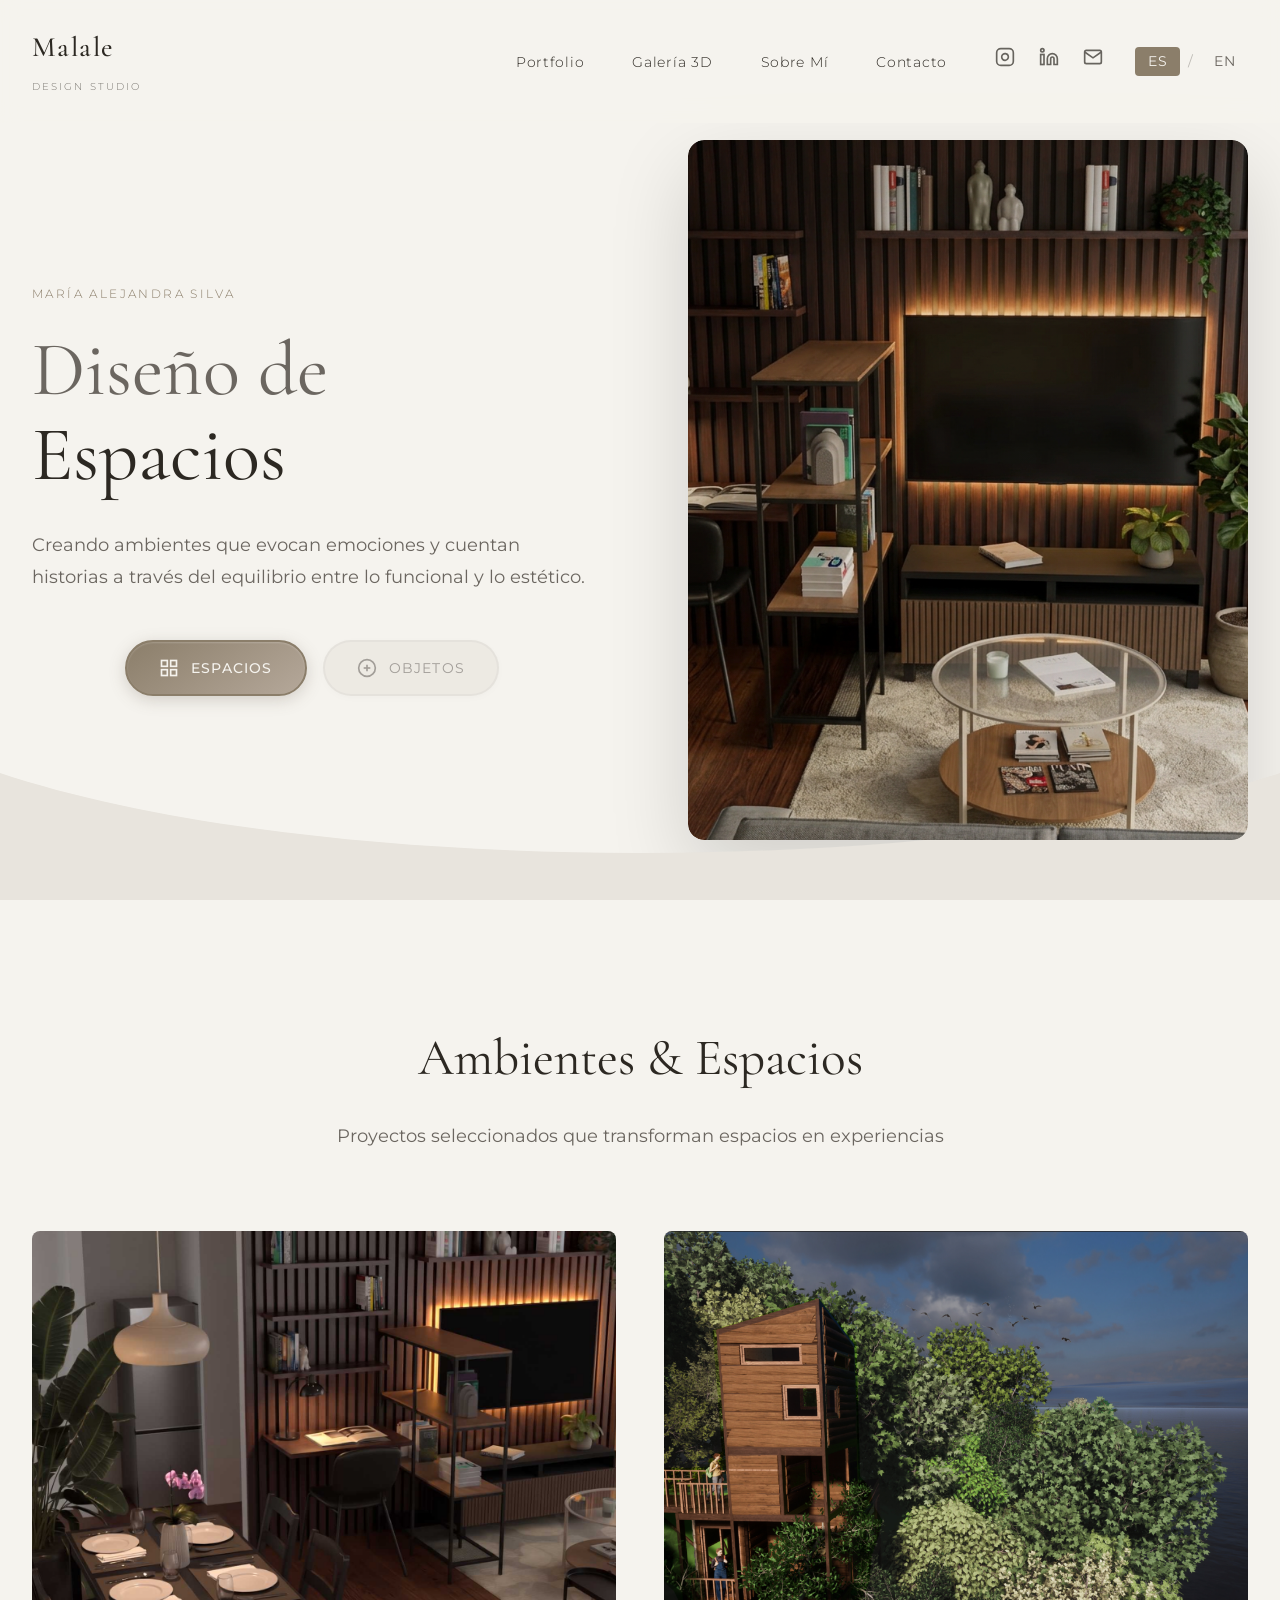
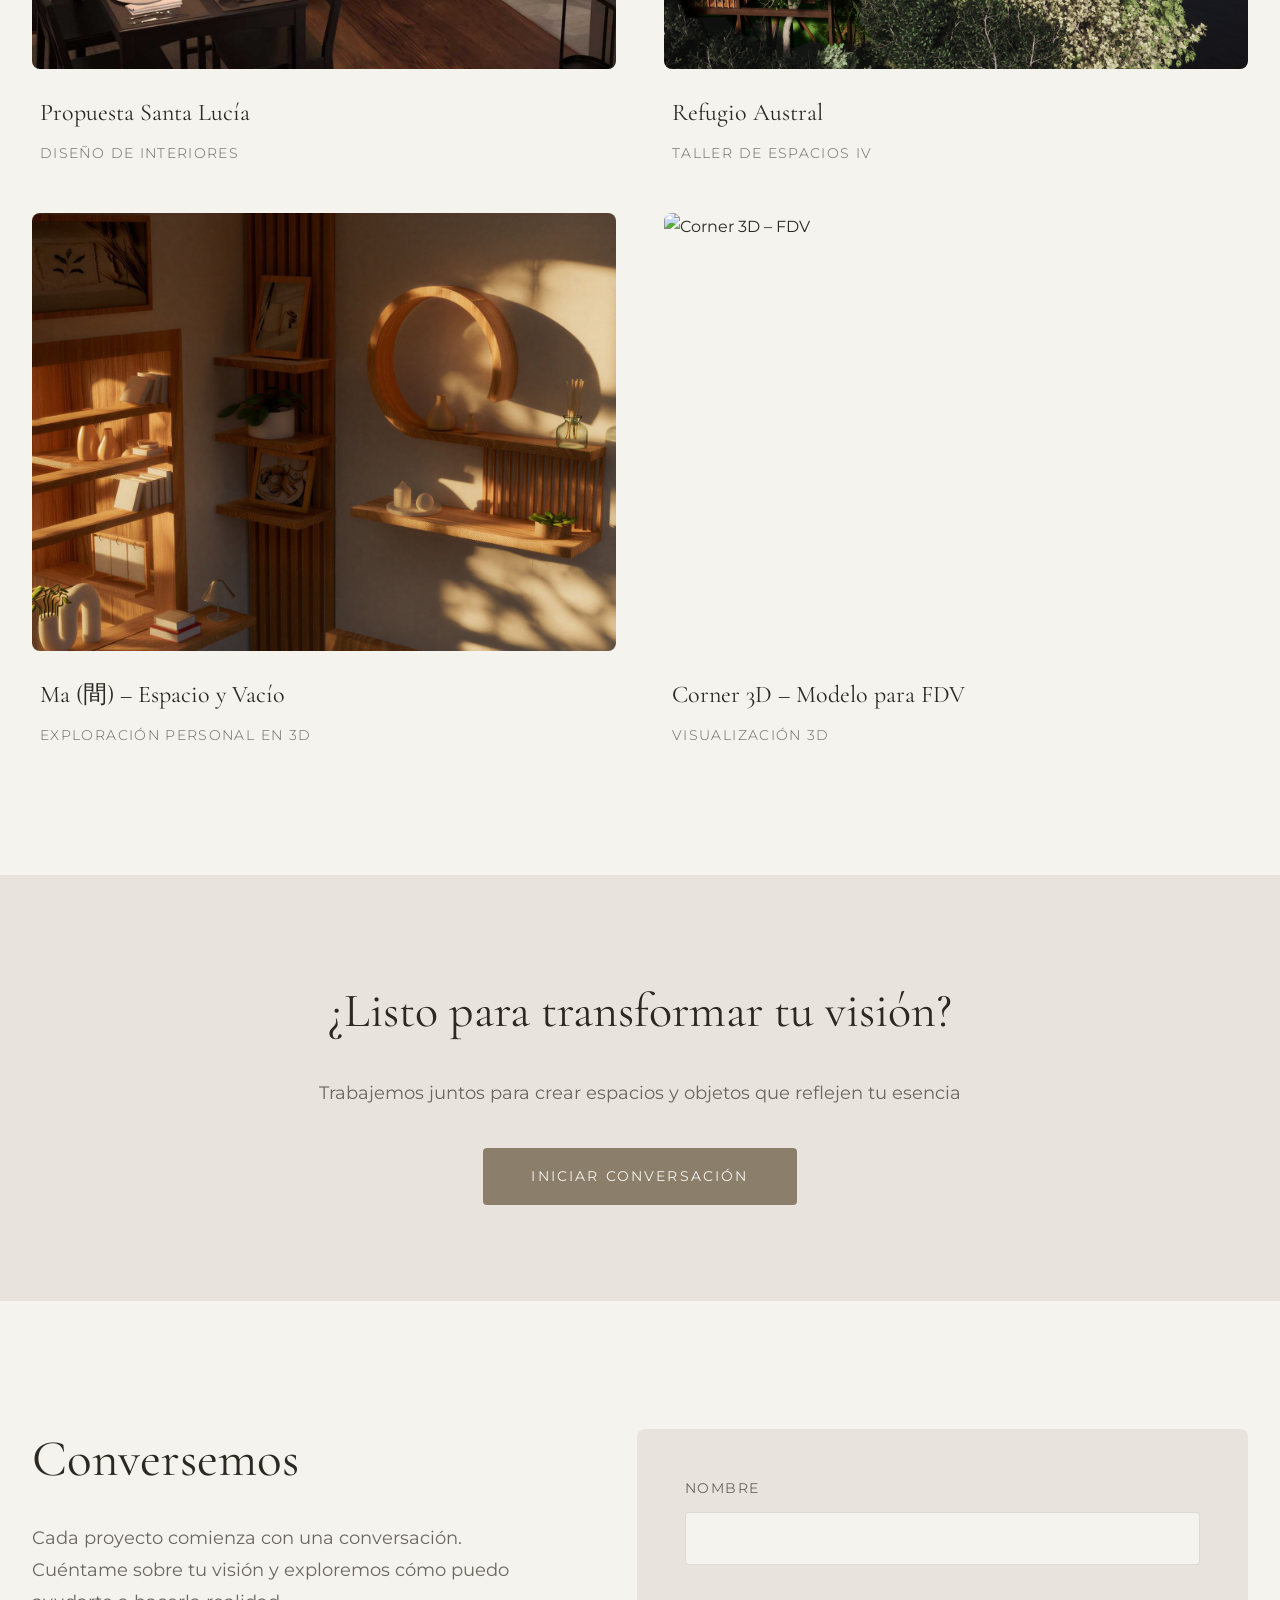
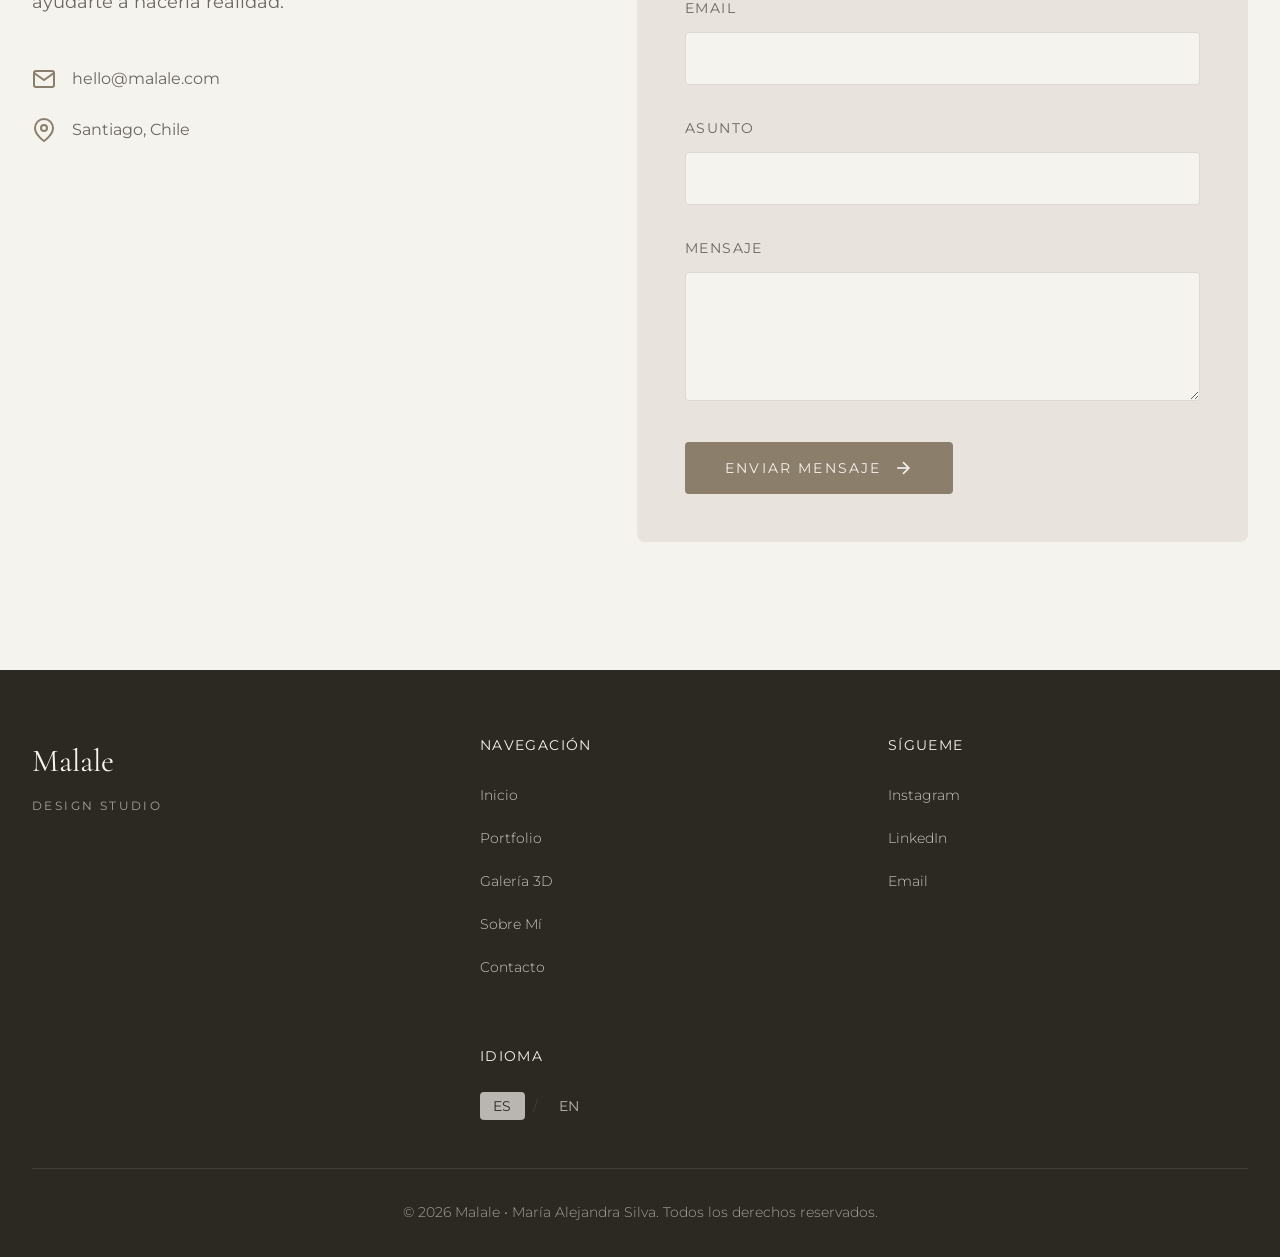
==== index.html @ b86abe49 "actualizacion 1" ====
<!DOCTYPE html>
<html lang="es">
<head>
    <meta charset="UTF-8">
    <meta name="viewport" content="width=device-width, initial-scale=1.0">
    <title>Malale • María Alejandra Silva</title>

    <!-- Fonts -->
    <link rel="preconnect" href="https://fonts.googleapis.com">
    <link rel="preconnect" href="https://fonts.gstatic.com" crossorigin>
    <link href="https://fonts.googleapis.com/css2?family=Cormorant+Garamond:wght@300;400;500;600&family=Montserrat:wght@200;300;400;500&display=swap" rel="stylesheet">

    <!-- Styles -->
    <link rel="stylesheet" href="css/style.css">

    <!-- GSAP for animations -->
    <script src="https://cdnjs.cloudflare.com/ajax/libs/gsap/3.12.5/gsap.min.js"></script>
    <script src="https://cdnjs.cloudflare.com/ajax/libs/gsap/3.12.5/ScrollTrigger.min.js"></script>
</head>
<body data-mode="spaces" lang="es">

    <!-- Navigation -->
    <nav class="navbar">
        <div class="nav-container">
            <div class="nav-logo">
                <a href="#home">
                    <span class="logo-text">Malale</span>
                    <span class="logo-subtitle">Design Studio</span>
                </a>
            </div>

            <!-- Hamburger Menu Button (Mobile) -->
            <button class="nav-toggle" id="navToggle" aria-label="Toggle menu">
                <span></span>
                <span></span>
                <span></span>
            </button>

            <div class="nav-right">
                <ul class="nav-menu">
                    <li><a href="#portfolio" class="nav-link" data-en="Portfolio" data-es="Portfolio">Portfolio</a></li>
                    <li><a href="gallery.html" class="nav-link" data-en="3D Gallery" data-es="Galería 3D">Galería 3D</a></li>
                    <li><a href="about.html" class="nav-link" data-en="About" data-es="Sobre Mí">Sobre Mí</a></li>
                    <li><a href="#contact" class="nav-link" data-en="Contact" data-es="Contacto">Contacto</a></li>
                </ul>

                <div class="nav-actions">
                    <div class="nav-social">
                        <a href="https://instagram.com" target="_blank" class="social-link" aria-label="Instagram">
                            <svg width="20" height="20" viewBox="0 0 24 24" fill="none" stroke="currentColor" stroke-width="2">
                                <rect x="2" y="2" width="20" height="20" rx="5" ry="5"></rect>
                                <path d="M16 11.37A4 4 0 1 1 12.63 8 4 4 0 0 1 16 11.37z"></path>
                                <line x1="17.5" y1="6.5" x2="17.51" y2="6.5"></line>
                            </svg>
                        </a>
                        <a href="https://linkedin.com" target="_blank" class="social-link" aria-label="LinkedIn">
                            <svg width="20" height="20" viewBox="0 0 24 24" fill="none" stroke="currentColor" stroke-width="2">
                                <path d="M16 8a6 6 0 0 1 6 6v7h-4v-7a2 2 0 0 0-2-2 2 2 0 0 0-2 2v7h-4v-7a6 6 0 0 1 6-6z"></path>
                                <rect x="2" y="9" width="4" height="12"></rect>
                                <circle cx="4" cy="4" r="2"></circle>
                            </svg>
                        </a>
                        <a href="mailto:hello@malale.com" class="social-link" aria-label="Email">
                            <svg width="20" height="20" viewBox="0 0 24 24" fill="none" stroke="currentColor" stroke-width="2">
                                <path d="M4 4h16c1.1 0 2 .9 2 2v12c0 1.1-.9 2-2 2H4c-1.1 0-2-.9-2-2V6c0-1.1.9-2 2-2z"></path>
                                <polyline points="22,6 12,13 2,6"></polyline>
                            </svg>
                        </a>
                    </div>

                    <!-- Language Switcher -->
                    <div class="language-switcher">
                        <button class="lang-btn active" data-lang="es" aria-label="Español">ES</button>
                        <span class="lang-separator">/</span>
                        <button class="lang-btn" data-lang="en" aria-label="English">EN</button>
                    </div>
                </div>
            </div>
        </div>
    </nav>

    <!-- Hero Section -->
    <section id="home" class="hero">
        <div class="hero-container">
            <div class="hero-content">
                <div class="hero-eyebrow">María Alejandra Silva</div>
                <h1 class="hero-title">
                    <span class="title-static" data-en="Design of" data-es="Diseño de">Diseño de</span>
                    <span class="title-dynamic">
                        <span class="title-variant spaces-text" data-en="Spaces" data-es="Espacios">Espacios</span>
                        <span class="title-variant objects-text" data-en="Objects" data-es="Objetos">Objetos</span>
                    </span>
                </h1>
                <p class="hero-description">
                    <span class="description-variant spaces-desc"
                          data-en="Creating environments that evoke emotions and tell stories through the balance between functional and aesthetic."
                          data-es="Creando ambientes que evocan emociones y cuentan historias a través del equilibrio entre lo funcional y lo estético.">
                        Creando ambientes que evocan emociones y cuentan historias a través del equilibrio entre lo funcional y lo estético.
                    </span>
                    <span class="description-variant objects-desc"
                          data-en="Designing pieces that bring value and warmth to the home, fusing Japanese elegance with Scandinavian warmth."
                          data-es="Diseñando piezas que aportan valor y calidez al hogar, fusionando la elegancia japonesa con la calidez escandinava.">
                        Diseñando piezas que aportan valor y calidez al hogar, fusionando la elegancia japonesa con la calidez escandinava.
                    </span>
                </p>

                <!-- Mode Selector - Pill Buttons -->
                <div class="mode-selector">
                    <button class="mode-btn active" data-mode="spaces">
                        <span class="mode-btn-icon">
                            <svg width="20" height="20" viewBox="0 0 24 24" fill="none" stroke="currentColor" stroke-width="2">
                                <rect x="3" y="3" width="7" height="7"></rect>
                                <rect x="14" y="3" width="7" height="7"></rect>
                                <rect x="14" y="14" width="7" height="7"></rect>
                                <rect x="3" y="14" width="7" height="7"></rect>
                            </svg>
                        </span>
                        <span class="mode-btn-text" data-en="Spaces" data-es="Espacios">Espacios</span>
                    </button>
                    <button class="mode-btn" data-mode="objects">
                        <span class="mode-btn-icon">
                            <svg width="20" height="20" viewBox="0 0 24 24" fill="none" stroke="currentColor" stroke-width="2">
                                <circle cx="12" cy="12" r="10"></circle>
                                <line x1="12" y1="8" x2="12" y2="16"></line>
                                <line x1="8" y1="12" x2="16" y2="12"></line>
                            </svg>
                        </span>
                        <span class="mode-btn-text" data-en="Objects" data-es="Objetos">Objetos</span>
                    </button>
                </div>
            </div>

            <div class="hero-visual">
                <div class="visual-placeholder spaces-visual">
                    <div class="placeholder-content">
                        <img src="img/projects/3d gallery/Ambient & Room/salita.png" alt="Diseño de Espacios" class="hero-image">
                    </div>
                </div>
                <div class="visual-placeholder objects-visual">
                    <div class="placeholder-content">
                    <img src="img\projects\CandL\2.png" alt="Diseño de Espacios" class="hero-image">                            <span>Product Design</span>
                        </div>
                    </div>
                </div>
            </div>
        </div>

        <!-- Decorative Element -->
        <div class="hero-decoration">
            <svg viewBox="0 0 1200 120" preserveAspectRatio="none">
                <path d="M0,0 C300,100 900,100 1200,0 L1200,120 L0,120 Z" fill="var(--bg-secondary)"/>
            </svg>
        </div>
    </section>

    <!-- Portfolio Section -->
    <section id="portfolio" class="portfolio">
        <div class="container">
            <div class="section-header">
                <h2 class="section-title">
                    <span class="spaces-title" data-en="Environments & Spaces" data-es="Ambientes & Espacios">Ambientes & Espacios</span>
                    <span class="objects-title" data-en="Products & Objects" data-es="Productos & Objetos">Productos & Objetos</span>
                </h2>
                <p class="section-subtitle">
                    <span class="spaces-subtitle"
                          data-en="Selected projects that transform spaces into experiences"
                          data-es="Proyectos seleccionados que transforman espacios en experiencias">
                        Proyectos seleccionados que transforman espacios en experiencias
                    </span>
                    <span class="objects-subtitle"
                          data-en="Designed pieces that bring character and functionality"
                          data-es="Piezas diseñadas que aportan carácter y funcionalidad">
                        Piezas diseñadas que aportan carácter y funcionalidad
                    </span>
                </p>
            </div>

            <!-- Spaces Projects Grid -->
            <div class="projects-grid spaces-projects">





                                <article class="project-card" data-project="space-1">
                    <div class="project-image">
                        <img src="img/projects/santalucia/portadita.jpg" alt="Propuesta Santa Lucía">
                        <div class="project-overlay">
                            <span class="view-project">Ver Proyecto</span>
                        </div>
                    </div>
                    <div class="project-info">
                        <h3 class="project-title" data-en="Santa Lucía Proposal" data-es="Propuesta Santa Lucía">Propuesta Santa Lucía</h3>
                        <p class="project-category" data-en="Interior Design" data-es="Diseño de Interiores">Diseño de Interiores</p>
                    </div>
                </article>
                <article class="project-card" data-project="space-2">
                    <div class="project-image">
                        <img src="img/projects/habitaculo/image (9).png" alt="Refugio Austral">
                        <div class="project-overlay">
                            <span class="view-project">Ver Proyecto</span>
                        </div>
                    </div>
                    <div class="project-info">
                        <h3 class="project-title" data-en="Refugio Austral" data-es="Refugio Austral">Refugio Austral</h3>
                        <p class="project-category" data-en="Design Studio IV" data-es="Taller de Espacios IV">Taller de Espacios IV</p>
                    </div>
                </article>

                <article class="project-card" data-project="space-3">
                    <div class="project-image">
                        <img src="img/projects/japandi/3.jpg" alt="Ma (間) – Espacio y Vacío">
                        <div class="project-overlay">
                            <span class="view-project">Ver Proyecto</span>
                        </div>
                    </div>
                    <div class="project-info">
                        <h3 class="project-title" data-en="Ma (間) – Space and Void" data-es="Ma (間) – Espacio y Vacío">Ma (間) – Espacio y Vacío</h3>
                        <p class="project-category" data-en="Personal 3D Exploration" data-es="Exploración Personal en 3D">Exploración Personal en 3D</p>
                    </div>
                </article>

                <article class="project-card" data-project="space-4">
                    <div class="project-image">
                        <img src="img/projects/kitchen center/mini.png" alt="Corner 3D – FDV">
                        <div class="project-overlay">
                            <span class="view-project">Ver Proyecto</span>
                        </div>
                    </div>
                    <div class="project-info">
                        <h3 class="project-title" data-en="Corner 3D – FDV Model" data-es="Corner 3D – Modelo para FDV">Corner 3D – Modelo para FDV</h3>
                        <p class="project-category" data-en="3D Visualization" data-es="Visualización 3D">Visualización 3D</p>
                    </div>
                </article>


            </div>

            <!-- Objects Projects Grid -->
            <div class="projects-grid objects-projects">
                <article class="project-card" data-project="object-1">
                    <div class="project-image">
                         <img src="img/projects/CandL/2.png" alt="Portada – CandL">
                        <div class="placeholder-box">
                            <span>Objeto de Diseño 1</span>
                        </div>
                        <div class="project-overlay">
                            <span class="view-project">Ver Proyecto</span>
                        </div>
                    </div>
                    <div class="project-info">
                        <h3 class="project-title">CAND-L</h3>
                        <p class="project-category">Diseño de Producto</p>
                    </div>
                </article>

                <article class="project-card" data-project="object-2">
                    <div class="project-image">
                         <img src="img/cadeira/cade.png" alt="Portada – Cadeira">
                        <div class="placeholder-box">
                            <span>Objeto de Diseño 2</span>
                        </div>
                        <div class="project-overlay">
                            <span class="view-project">Ver Proyecto</span>
                        </div>
                    </div>
                    <div class="project-info">
                        <h3 class="project-title">Cadeira</h3>
                        <p class="project-category">Mueble Infantil</p>
                    </div>
                </article>

                <article class="project-card" data-project="object-3">
                    <div class="project-image">
                          <img src="img/choco/portadachoco.png" alt="Portada – Chocolich">
                        <div class="placeholder-box">
                            <span>Objeto de Diseño 3</span>
                        </div>
                        <div class="project-overlay">
                            <span class="view-project">Ver Proyecto</span>
                        </div>
                    </div>
                    <div class="project-info">
                        <h3 class="project-title">Texturas Naturales</h3>
                        <p class="project-category">Accesorios del Hogar</p>
                    </div>
                </article>

                <article class="project-card" data-project="object-4">
                    <div class="project-image">
                                                  <img src="img/projects/silla/silla.png" alt="Portada – Chocolich">
                        <div class="placeholder-box">
                            <span>Objeto de Diseño 4</span>
                        </div>
                        <div class="project-overlay">
                            <span class="view-project">Ver Proyecto</span>
                        </div>
                    </div>
                    <div class="project-info">
                        <h3 class="project-title">Funcionalidad Estética</h3>
                        <p class="project-category">Mobiliario</p>
                    </div>
                </article>
            </div>
        </div>
    </section>

    <!-- CTA Section -->
    <section class="cta-section">
        <div class="container">
            <div class="cta-content">
                <h2 class="cta-title"
                    data-en="Ready to transform your vision?"
                    data-es="¿Listo para transformar tu visión?">
                    ¿Listo para transformar tu visión?
                </h2>
                <p class="cta-description"
                   data-en="Let's work together to create spaces and objects that reflect your essence"
                   data-es="Trabajemos juntos para crear espacios y objetos que reflejen tu esencia">
                    Trabajemos juntos para crear espacios y objetos que reflejen tu esencia
                </p>
                <a href="#contact" class="cta-button"
                   data-en="Start Conversation"
                   data-es="Iniciar Conversación">
                    Iniciar Conversación
                </a>
            </div>
        </div>
    </section>

    <!-- Contact Section -->
    <section id="contact" class="contact">
        <div class="container">
            <div class="contact-grid">
                <div class="contact-info">
                    <h2 class="section-title"
                        data-en="Let's Talk"
                        data-es="Conversemos">
                        Conversemos
                    </h2>
                    <p class="contact-description"
                       data-en="Every project begins with a conversation. Tell me about your vision and let's explore how I can help you make it a reality."
                       data-es="Cada proyecto comienza con una conversación. Cuéntame sobre tu visión y exploremos cómo puedo ayudarte a hacerla realidad.">
                        Cada proyecto comienza con una conversación. Cuéntame sobre tu visión
                        y exploremos cómo puedo ayudarte a hacerla realidad.
                    </p>

                    <div class="contact-details">
                        <div class="contact-item">
                            <svg width="24" height="24" viewBox="0 0 24 24" fill="none" stroke="currentColor" stroke-width="2">
                                <path d="M4 4h16c1.1 0 2 .9 2 2v12c0 1.1-.9 2-2 2H4c-1.1 0-2-.9-2-2V6c0-1.1.9-2 2-2z"></path>
                                <polyline points="22,6 12,13 2,6"></polyline>
                            </svg>
                            <span>hello@malale.com</span>
                        </div>
                        <div class="contact-item">
                            <svg width="24" height="24" viewBox="0 0 24 24" fill="none" stroke="currentColor" stroke-width="2">
                                <path d="M21 10c0 7-9 13-9 13s-9-6-9-13a9 9 0 0 1 18 0z"></path>
                                <circle cx="12" cy="10" r="3"></circle>
                            </svg>
                            <span>Santiago, Chile</span>
                        </div>
                    </div>
                </div>

                <form class="contact-form" id="contactForm">
                    <div class="form-group">
                        <label for="name" data-en="Name" data-es="Nombre">Nombre</label>
                        <input type="text" id="name" name="name" required>
                    </div>

                    <div class="form-group">
                        <label for="email">Email</label>
                        <input type="email" id="email" name="email" required>
                    </div>

                    <div class="form-group">
                        <label for="subject" data-en="Subject" data-es="Asunto">Asunto</label>
                        <input type="text" id="subject" name="subject" required>
                    </div>

                    <div class="form-group">
                        <label for="message" data-en="Message" data-es="Mensaje">Mensaje</label>
                        <textarea id="message" name="message" rows="5" required></textarea>
                    </div>

                    <button type="submit" class="submit-button">
                        <span data-en="Send Message" data-es="Enviar Mensaje">Enviar Mensaje</span>
                        <svg width="20" height="20" viewBox="0 0 24 24" fill="none" stroke="currentColor" stroke-width="2">
                            <line x1="5" y1="12" x2="19" y2="12"></line>
                            <polyline points="12 5 19 12 12 19"></polyline>
                        </svg>
                    </button>
                </form>
            </div>
        </div>
    </section>

    <!-- Footer -->
    <footer class="footer">
        <div class="container">
            <div class="footer-content">
                <div class="footer-brand">
                    <h3>Malale</h3>
                    <p>Design Studio</p>
                </div>

                <div class="footer-links">
                    <div class="footer-column">
                        <h4 data-en="Navigation" data-es="Navegación">Navegación</h4>
                        <ul>
                            <li><a href="#home" data-en="Home" data-es="Inicio">Inicio</a></li>
                            <li><a href="#portfolio">Portfolio</a></li>
                            <li><a href="gallery.html" data-en="3D Gallery" data-es="Galería 3D">Galería 3D</a></li>
                            <li><a href="about.html" data-en="About" data-es="Sobre Mí">Sobre Mí</a></li>
                            <li><a href="#contact" data-en="Contact" data-es="Contacto">Contacto</a></li>
                        </ul>
                    </div>

                    <div class="footer-column">
                        <h4 data-en="Follow Me" data-es="Sígueme">Sígueme</h4>
                        <ul>
                            <li><a href="https://instagram.com" target="_blank">Instagram</a></li>
                            <li><a href="https://linkedin.com" target="_blank">LinkedIn</a></li>
                            <li><a href="mailto:hello@malale.com">Email</a></li>
                        </ul>
                    </div>

                    <div class="footer-column">
                        <h4 data-en="Language" data-es="Idioma">Idioma</h4>
                        <div class="language-switcher footer-lang">
                            <button class="lang-btn active" data-lang="es" aria-label="Español">ES</button>
                            <span class="lang-separator">/</span>
                            <button class="lang-btn" data-lang="en" aria-label="English">EN</button>
                        </div>
                    </div>
                </div>
            </div>

            <div class="footer-bottom">
                <p data-en="&copy; 2026 Malale • María Alejandra Silva. All rights reserved."
                   data-es="&copy; 2026 Malale • María Alejandra Silva. Todos los derechos reservados.">
                    &copy; 2026 Malale • María Alejandra Silva. Todos los derechos reservados.
                </p>
            </div>
        </div>
    </footer>

    <!-- Project Detail Panel -->
    <div class="project-overlay-panel" id="projectOverlay">
        <div class="overlay-topbar">
            <div class="overlay-drag-handle"></div>
            <button class="overlay-close" id="closeOverlay" aria-label="Cerrar">
                <svg width="18" height="18" viewBox="0 0 24 24" fill="none" stroke="currentColor" stroke-width="2">
                    <line x1="18" y1="6" x2="6" y2="18"></line>
                    <line x1="6" y1="6" x2="18" y2="18"></line>
                </svg>
                <span class="overlay-close-label">Cerrar</span>
            </button>
        </div>
        <div class="overlay-body">
            <div class="overlay-left" id="overlayLeft">
                <!-- Text content injected by JS -->
            </div>
            <div class="overlay-right" id="overlayRight">
                <!-- Media content injected by JS -->
            </div>
        </div>
    </div>

    <!-- Scripts -->
    <script src="js/main.js"></script>
</body>
</html>
---- css/style.css ----
/* ===================================
   MALALE DESIGN STUDIO
   Japandi Aesthetic with Dual Mode
   =================================== */

/* ===================================
   CSS CUSTOM PROPERTIES
   =================================== */
:root {
    /* Spaces Mode Colors */
    --spaces-bg-primary: #F5F3EE;
    --spaces-bg-secondary: #E8E4DD;
    --spaces-text-primary: #2C2822;
    --spaces-text-secondary: #6B6660;
    --spaces-accent: #8B7E6A;
    --spaces-accent-light: #B5A89A;

    /* Objects Mode Colors */
    --objects-bg-primary: #EDE7E0;
    --objects-bg-secondary: #D8CFBF;
    --objects-text-primary: #3A342E;
    --objects-text-secondary: #7A6F64;
    --objects-accent: #A67C52;
    --objects-accent-light: #C9A882;

    /* Active Colors (Dynamic) */
    --bg-primary: var(--spaces-bg-primary);
    --bg-secondary: var(--spaces-bg-secondary);
    --text-primary: var(--spaces-text-primary);
    --text-secondary: var(--spaces-text-secondary);
    --accent: var(--spaces-accent);
    --accent-light: var(--spaces-accent-light);

    /* Typography */
    --font-serif: 'Cormorant Garamond', serif;
    --font-sans: 'Montserrat', sans-serif;

    /* Spacing */
    --container-max: 1400px;
    --container-padding: 2rem;
    --section-padding: 8rem;

    /* Transitions */
    --transition-smooth: all 1.2s cubic-bezier(0.4, 0, 0.2, 1);
    --transition-fast: all 0.3s ease;
    --transition-bounce: all 0.6s cubic-bezier(0.34, 1.56, 0.64, 1);
}

/* ===================================
   RESET & BASE STYLES
   =================================== */
* {
    margin: 0;
    padding: 0;
    box-sizing: border-box;
}

html {
    scroll-behavior: smooth;
    font-size: 16px;
}

body {
    font-family: var(--font-sans);
    color: var(--text-primary);
    background-color: var(--bg-primary);
    line-height: 1.7;
    overflow-x: hidden;
    transition: background-color 1.2s cubic-bezier(0.4, 0, 0.2, 1),
                color 1.2s cubic-bezier(0.4, 0, 0.2, 1);
}

/* Objects Mode Active State */
body[data-mode="objects"] {
    --bg-primary: var(--objects-bg-primary);
    --bg-secondary: var(--objects-bg-secondary);
    --text-primary: var(--objects-text-primary);
    --text-secondary: var(--objects-text-secondary);
    --accent: var(--objects-accent);
    --accent-light: var(--objects-accent-light);
}

img {
    max-width: 100%;
    height: auto;
    display: block;
}

a {
    text-decoration: none;
    color: inherit;
    transition: var(--transition-fast);
}

button {
    border: none;
    background: none;
    cursor: pointer;
    font-family: inherit;
}

.container {
    max-width: var(--container-max);
    margin: 0 auto;
    padding: 0 var(--container-padding);
}

/* ===================================
   NAVIGATION
   =================================== */
.navbar {
    position: fixed;
    top: 0;
    left: 0;
    width: 100%;
    background: rgba(245, 243, 238, 0.95);
    backdrop-filter: blur(10px);
    z-index: 1000;
    padding: 1.5rem 0;
    transition: var(--transition-smooth);
}

body[data-mode="objects"] .navbar {
    background: rgba(237, 231, 224, 0.95);
}

.nav-container {
    max-width: var(--container-max);
    margin: 0 auto;
    padding: 0 var(--container-padding);
    display: flex;
    justify-content: space-between;
    align-items: center;
}

.nav-logo {
    font-family: var(--font-serif);
    z-index: 1001;
}

.logo-text {
    font-size: 1.75rem;
    font-weight: 500;
    display: block;
    letter-spacing: 0.05em;
}

.logo-subtitle {
    font-size: 0.65rem;
    text-transform: uppercase;
    letter-spacing: 0.2em;
    font-family: var(--font-sans);
    font-weight: 300;
    opacity: 0.6;
}

/* Hamburger Menu Toggle */
.nav-toggle {
    display: none;
    flex-direction: column;
    gap: 5px;
    background: transparent;
    border: none;
    cursor: pointer;
    padding: 0.5rem;
    z-index: 1001;
}

.nav-toggle span {
    width: 25px;
    height: 2px;
    background: var(--text-primary);
    transition: all 0.3s ease;
    border-radius: 2px;
}

.nav-toggle.active span:nth-child(1) {
    transform: rotate(45deg) translate(7px, 7px);
}

.nav-toggle.active span:nth-child(2) {
    opacity: 0;
}

.nav-toggle.active span:nth-child(3) {
    transform: rotate(-45deg) translate(7px, -7px);
}

/* Nav Right Container */
.nav-right {
    display: flex;
    align-items: center;
    gap: 3rem;
}

.nav-menu {
    display: flex;
    gap: 3rem;
    list-style: none;
}

.nav-link {
    font-size: 0.9rem;
    font-weight: 300;
    letter-spacing: 0.05em;
    position: relative;
    padding: 0.5rem 0;
}

.nav-link::after {
    content: '';
    position: absolute;
    bottom: 0;
    left: 0;
    width: 0;
    height: 1px;
    background: var(--accent);
    transition: width 0.4s ease;
}

.nav-link:hover::after {
    width: 100%;
}

/* Nav Actions (Social + Language) */
.nav-actions {
    display: flex;
    align-items: center;
    gap: 2rem;
}

.nav-social {
    display: flex;
    gap: 1.5rem;
}

.social-link {
    opacity: 0.7;
    transition: var(--transition-fast);
}

.social-link:hover {
    opacity: 1;
    transform: translateY(-2px);
}

/* Language Switcher */
.language-switcher {
    display: flex;
    align-items: center;
    gap: 0.5rem;
}

.lang-btn {
    font-size: 0.85rem;
    font-weight: 400;
    letter-spacing: 0.05em;
    padding: 0.4rem 0.8rem;
    border-radius: 4px;
    background: transparent;
    color: var(--text-secondary);
    transition: var(--transition-fast);
    cursor: pointer;
}

.lang-btn:hover {
    color: var(--text-primary);
}

.lang-btn.active {
    background: var(--accent);
    color: var(--bg-primary);
}

.lang-separator {
    color: var(--text-secondary);
    opacity: 0.4;
    font-size: 0.85rem;
}

/* Footer Language Switcher */
.footer-lang {
    margin-top: 1rem;
}

.footer-lang .lang-btn {
    color: var(--bg-primary);
    opacity: 0.7;
}

.footer-lang .lang-btn:hover {
    opacity: 1;
}

.footer-lang .lang-btn.active {
    background: var(--bg-primary);
    color: var(--text-primary);
}

/* ===================================
   HERO SECTION
   =================================== */
.hero {
    min-height: 100vh;
    display: flex;
    align-items: center;
    padding-top: 5rem;
    position: relative;
    overflow: hidden;
}

.hero-container {
    max-width: var(--container-max);
    margin: 0 auto;
    padding: 0 var(--container-padding);
    display: grid;
    grid-template-columns: 1fr 1fr;
    gap: 6rem;
    align-items: center;
}

.hero-content {
    z-index: 2;
}

.hero-eyebrow {
    font-size: 0.75rem;
    text-transform: uppercase;
    letter-spacing: 0.2em;
    color: var(--accent);
    margin-bottom: 1.5rem;
    font-weight: 300;
}

.hero-title {
    font-family: var(--font-serif);
    font-size: clamp(3rem, 6vw, 5.5rem);
    font-weight: 400;
    line-height: 1.1;
    margin-bottom: 2rem;
}

.title-static {
    display: block;
    color: var(--text-secondary);
}

.title-dynamic {
    display: block;
    position: relative;
    height: auto;
    overflow: visible;
}

/* Title variants with smooth gentle fade */
.title-variant {
    display: none;
    opacity: 0;
    visibility: hidden;
}

/* Show ONLY the active variant based on mode with gentle animation */
body[data-mode="spaces"] .title-variant.spaces-text {
    display: inline;
    opacity: 1;
    visibility: visible;
    animation: gentleFadeIn 1s cubic-bezier(0.4, 0, 0.2, 1) 0.2s both;
}

body[data-mode="objects"] .title-variant.objects-text {
    display: inline;
    opacity: 1;
    visibility: visible;
    animation: gentleFadeIn 1s cubic-bezier(0.4, 0, 0.2, 1) 0.2s both;
}

@keyframes gentleFadeIn {
    from {
        opacity: 0;
        transform: translateY(8px);
    }
    to {
        opacity: 1;
        transform: translateY(0);
    }
}

/* Explicitly hide the inactive ones */
body[data-mode="objects"] .title-variant.spaces-text,
body[data-mode="spaces"] .title-variant.objects-text {
    display: none !important;
    opacity: 0 !important;
    visibility: hidden !important;
}

.hero-description {
    font-size: 1.1rem;
    line-height: 1.8;
    color: var(--text-secondary);
    margin-bottom: 3rem;
    position: relative;
    min-height: auto;
}

/* Description variants with gentle fade */
.description-variant {
    display: none;
    opacity: 0;
    visibility: hidden;
}

/* Show ONLY the active variant based on mode with smooth animation */
body[data-mode="spaces"] .description-variant.spaces-desc {
    display: block;
    opacity: 1;
    visibility: visible;
    animation: gentleDescFadeIn 1.1s cubic-bezier(0.4, 0, 0.2, 1) 0.35s both;
}

body[data-mode="objects"] .description-variant.objects-desc {
    display: block;
    opacity: 1;
    visibility: visible;
    animation: gentleDescFadeIn 1.1s cubic-bezier(0.4, 0, 0.2, 1) 0.35s both;
}

@keyframes gentleDescFadeIn {
    from {
        opacity: 0;
        transform: translateY(6px);
    }
    to {
        opacity: 1;
        transform: translateY(0);
    }
}

/* Explicitly hide the inactive ones */
body[data-mode="objects"] .description-variant.spaces-desc,
body[data-mode="spaces"] .description-variant.objects-desc {
    display: none !important;
    opacity: 0 !important;
    visibility: hidden !important;
}

/* Mode Selector - Pill Buttons Japandi Style */
.mode-selector {
    display: flex;
    gap: 1rem;
    margin-top: 3rem;
    justify-content: center;
}

.mode-btn {
    display: flex;
    align-items: center;
    gap: 0.75rem;
    padding: 1rem 2rem;
    background: var(--bg-secondary);
    border: 2px solid rgba(0, 0, 0, 0.06);
    border-radius: 50px;
    cursor: pointer;
    transition: all 0.4s cubic-bezier(0.34, 1.56, 0.64, 1);
    font-size: 0.95rem;
    font-weight: 400;
    letter-spacing: 0.08em;
    text-transform: uppercase;
    color: var(--text-secondary);
    opacity: 0.6;
    box-shadow: 0 2px 8px rgba(0, 0, 0, 0.04);
}

.mode-btn:hover {
    opacity: 0.8;
    transform: translateY(-2px);
    box-shadow: 0 4px 12px rgba(0, 0, 0, 0.08);
    border-color: rgba(0, 0, 0, 0.1);
}

.mode-btn:active {
    transform: translateY(0);
}

.mode-btn.active {
    background: linear-gradient(145deg, var(--accent), var(--accent-light));
    color: var(--bg-primary);
    opacity: 1;
    border-color: var(--accent);
    box-shadow: 0 4px 16px rgba(113, 101, 89, 0.25),
                inset 0 1px 2px rgba(255, 255, 255, 0.2);
    font-weight: 500;
}

.mode-btn-icon {
    display: flex;
    align-items: center;
    justify-content: center;
    width: 20px;
    height: 20px;
}

.mode-btn-icon svg {
    width: 20px;
    height: 20px;
    stroke-width: 2;
    transition: transform 0.3s ease;
}

.mode-btn.active .mode-btn-icon svg {
    stroke: var(--bg-primary);
}

.mode-btn:hover .mode-btn-icon svg {
    transform: scale(1.1);
}

.mode-btn-text {
    font-size: 0.9rem;
}

/* Hero Visual - Smooth Crossfade Style */
.hero-visual {
    position: relative;
    height: 700px;
    border-radius: 16px;
    overflow: hidden;
    box-shadow: 0 30px 80px rgba(0, 0, 0, 0.15);
}

.visual-placeholder {
    position: absolute;
    top: 0;
    left: 0;
    width: 100%;
    height: 100%;
    transition: opacity 1.2s cubic-bezier(0.4, 0, 0.2, 1),
                transform 1.4s cubic-bezier(0.4, 0, 0.2, 1);
    will-change: opacity, transform;
}

/* Spaces visual - Active with subtle zoom out */
.spaces-visual {
    opacity: 1;
    transform: scale(1);
    z-index: 2;
}

/* Objects visual - Hidden underneath with subtle zoom in */
.objects-visual {
    opacity: 0;
    transform: scale(1.03);
    z-index: 1;
}

/* When switching to Objects mode - smooth crossfade */
body[data-mode="objects"] .spaces-visual {
    opacity: 0;
    transform: scale(1.03);
    z-index: 1;
    transition-delay: 0s;
}

body[data-mode="objects"] .objects-visual {
    opacity: 1;
    transform: scale(1);
    z-index: 2;
    transition-delay: 0.1s;
}

.placeholder-content {
    width: 100%;
    height: 100%;
    border-radius: 16px;
    overflow: hidden;
    position: relative;
}

/* Add gradient overlay for better text contrast */
.placeholder-content::before {
    content: '';
    position: absolute;
    top: 0;
    left: 0;
    width: 100%;
    height: 100%;
    background: linear-gradient(135deg,
                                rgba(0, 0, 0, 0.1) 0%,
                                rgba(0, 0, 0, 0.05) 100%);
    z-index: 1;
    pointer-events: none;
}

.hero-image {
    width: 100%;
    height: 100%;
    object-fit: cover;
    object-position: center;
    transition: transform 1.2s cubic-bezier(0.87, 0, 0.13, 1);
}

/* Zoom effect on image when parent animates */
body[data-mode="objects"] .objects-visual .hero-image {
    transform: scale(1.05);
}

.spaces-visual .hero-image {
    transform: scale(1.05);
}

.placeholder-box {
    width: 100%;
    height: 100%;
    background: var(--bg-secondary);
    display: flex;
    align-items: center;
    justify-content: center;
    font-family: var(--font-serif);
    font-size: 1.5rem;
    color: var(--text-secondary);
}

/* Hero Decoration */
.hero-decoration {
    position: absolute;
    bottom: -1px;
    left: 0;
    width: 100%;
    line-height: 0;
}

.hero-decoration svg {
    width: 100%;
    height: auto;
}

/* ===================================
   ABOUT SECTION
   =================================== */
.about {
    padding: calc(var(--section-padding) * 1.5) 0;
    background: var(--bg-secondary);
    transition: background-color 1.2s cubic-bezier(0.4, 0, 0.2, 1);
}

.about-content {
    display: grid;
    grid-template-columns: 450px 1fr;
    gap: 8rem;
    align-items: center;
    max-width: 1400px;
    margin: 0 auto;
}

/* Photo Column */
.about-photo {
    position: relative;
}

.photo-wrapper {
    position: relative;
    width: 100%;
    aspect-ratio: 3/4;
    border-radius: 12px;
    overflow: hidden;
    box-shadow: 0 20px 60px rgba(0, 0, 0, 0.12);
}

.photo-placeholder {
    width: 100%;
    height: 100%;
    background: linear-gradient(135deg, var(--accent-light) 0%, var(--accent) 100%);
    display: flex;
    align-items: center;
    justify-content: center;
    font-family: var(--font-serif);
    font-size: 1.5rem;
    color: var(--bg-primary);
    text-align: center;
    line-height: 1.6;
}

.about-image {
    width: 100%;
    height: 100%;
    object-fit: cover;
    object-position: center;
}

/* Content Column */
.about-text-content {
    max-width: 650px;
}

.section-title {
    font-family: var(--font-serif);
    font-size: clamp(2.5rem, 4vw, 3.5rem);
    font-weight: 400;
    margin-bottom: 2rem;
    line-height: 1.2;
}

.philosophy-description {
    font-size: 1.15rem;
    line-height: 1.9;
    color: var(--text-secondary);
    margin-bottom: 3rem;
}

.philosophy-description em {
    font-style: italic;
    color: var(--accent);
    font-weight: 500;
}

/* Hide ALL philosophy descriptions by default in desktop */
.philosophy-description {
    display: none;
    opacity: 0;
    visibility: hidden;
}

/* Show ONLY the active philosophy based on mode */
body[data-mode="spaces"] .philosophy-description.spaces-philosophy {
    display: block;
    opacity: 1;
    visibility: visible;
}

body[data-mode="objects"] .philosophy-description.objects-philosophy {
    display: block;
    opacity: 1;
    visibility: visible;
}

/* Explicitly hide the inactive ones */
body[data-mode="objects"] .philosophy-description.spaces-philosophy,
body[data-mode="spaces"] .philosophy-description.objects-philosophy {
    display: none !important;
    opacity: 0 !important;
    visibility: hidden !important;
}

/* Stats */
.about-stats {
    display: flex;
    gap: 4rem;
    margin-top: 3rem;
    padding-top: 3rem;
    border-top: 2px solid rgba(0, 0, 0, 0.08);
}

.stat-item {
    display: flex;
    flex-direction: column;
}

.stat-number {
    font-family: var(--font-serif);
    font-size: 3rem;
    font-weight: 300;
    color: var(--accent);
    margin-bottom: 0.5rem;
}

.stat-label {
    font-size: 0.9rem;
    text-transform: uppercase;
    letter-spacing: 0.1em;
    font-weight: 300;
    color: var(--text-secondary);
}

/* ===================================
   COLLABORATIONS SECTION
   =================================== */
.collaborations {
    padding: calc(var(--section-padding) * 1.2) 0;
    background: var(--bg-primary);
    position: relative;
}

.collaborations::before {
    content: '';
    position: absolute;
    top: 10%;
    left: 50%;
    transform: translateX(-50%);
    width: 90%;
    max-width: 1400px;
    height: 100%;
    background: var(--bg-secondary);
    border-radius: 24px;
    z-index: 0;
    box-shadow: 0 10px 40px rgba(0, 0, 0, 0.08);
}

.collaborations .container {
    position: relative;
    z-index: 1;
    max-width: 1200px;
    text-align: center;
}

.collaborations-title {
    font-family: var(--font-sans);
    font-size: 1.4rem;
    font-weight: 500;
    text-transform: uppercase;
    letter-spacing: 0.25em;
    color: var(--accent);
    margin: 0 auto 5rem;
    position: relative;
    display: inline-block;
    padding-bottom: 1.5rem;
}

.collaborations-title::after {
    content: '';
    position: absolute;
    bottom: 0;
    left: 50%;
    transform: translateX(-50%);
    width: 100px;
    height: 3px;
    background: linear-gradient(90deg,
                                transparent 0%,
                                var(--accent-light) 20%,
                                var(--accent) 50%,
                                var(--accent-light) 80%,
                                transparent 100%);
    border-radius: 2px;
}

.clients-grid {
    display: grid;
    grid-template-columns: repeat(auto-fit, minmax(180px, 1fr));
    gap: 5rem 4rem;
    align-items: center;
    justify-items: center;
    max-width: 1000px;
    margin: 0 auto;
    padding: 0 2rem;
}

.client-logo {
    width: 100%;
    max-width: 200px;
    height: 90px;
    display: flex;
    align-items: center;
    justify-content: center;
    opacity: 0.75;
    transition: opacity 0.4s cubic-bezier(0.4, 0, 0.2, 1),
                transform 0.4s cubic-bezier(0.34, 1.56, 0.64, 1);
    filter: grayscale(100%) brightness(1.05);
}

.client-logo:hover {
    opacity: 1;
    transform: scale(1.08) translateY(-5px);
    filter: grayscale(0%) brightness(1);
}

.client-logo img {
    max-width: 100%;
    max-height: 100%;
    object-fit: contain;
    filter: drop-shadow(0 2px 8px rgba(0, 0, 0, 0.06));
}

/* Placeholder styling (temporal) */
.client-logo.placeholder {
    background: rgba(255, 255, 255, 0.6);
    border: 2px dashed var(--accent-light);
    border-radius: 12px;
    font-size: 0.75rem;
    color: var(--text-secondary);
    text-align: center;
    backdrop-filter: blur(10px);
}

.client-logo.placeholder span {
    opacity: 0.4;
}

/* ===================================
   PORTFOLIO SECTION
   =================================== */
.portfolio {
    padding: var(--section-padding) 0;
}

.section-header {
    text-align: center;
    margin-bottom: 5rem;
    position: relative;
}

.section-header .section-title {
    position: relative;
    min-height: 1.2em;
}

/* Hide ALL portfolio titles by default in desktop */
.spaces-title,
.objects-title {
    display: none;
    opacity: 0;
    visibility: hidden;
}

/* Show ONLY the active title based on mode */
body[data-mode="spaces"] .spaces-title {
    display: block;
    opacity: 1;
    visibility: visible;
}

body[data-mode="objects"] .objects-title {
    display: block;
    opacity: 1;
    visibility: visible;
}

/* Explicitly hide the inactive ones */
body[data-mode="objects"] .spaces-title,
body[data-mode="spaces"] .objects-title {
    display: none !important;
    opacity: 0 !important;
    visibility: hidden !important;
}

.section-subtitle {
    font-size: 1.1rem;
    color: var(--text-secondary);
    margin-top: 1rem;
    position: relative;
    min-height: auto;
}

/* Hide ALL portfolio subtitles by default in desktop */
.spaces-subtitle,
.objects-subtitle {
    display: none;
    opacity: 0;
    visibility: hidden;
}

/* Show ONLY the active subtitle based on mode */
body[data-mode="spaces"] .spaces-subtitle {
    display: block;
    opacity: 1;
    visibility: visible;
}

body[data-mode="objects"] .objects-subtitle {
    display: block;
    opacity: 1;
    visibility: visible;
}

/* Explicitly hide the inactive ones */
body[data-mode="objects"] .spaces-subtitle,
body[data-mode="spaces"] .objects-subtitle {
    display: none !important;
    opacity: 0 !important;
    visibility: hidden !important;
}

/* Projects Grid */
.projects-grid {
    display: grid;
    grid-template-columns: repeat(2, 1fr);
    gap: 3rem;
    transition: var(--transition-smooth);
}

.spaces-projects {
    opacity: 1;
    transform: translateY(0);
    transition: opacity 1.2s cubic-bezier(0.4, 0, 0.2, 1),
                transform 1.2s cubic-bezier(0.4, 0, 0.2, 1);
}

.objects-projects {
    opacity: 0;
    transform: translateY(30px);
    display: none;
    transition: opacity 1.2s cubic-bezier(0.4, 0, 0.2, 1),
                transform 1.2s cubic-bezier(0.4, 0, 0.2, 1);
}

body[data-mode="objects"] .spaces-projects {
    opacity: 0;
    transform: translateY(-30px);
    display: none;
}

body[data-mode="objects"] .objects-projects {
    opacity: 1;
    transform: translateY(0);
    display: grid;
}

.project-card {
    cursor: pointer;
    transition: transform 0.4s ease;
}

.project-card:hover {
    transform: translateY(-10px);
}

.project-image {
    position: relative;
    aspect-ratio: 4 / 3;
    border-radius: 8px;
    overflow: hidden;
    margin-bottom: 1.5rem;
}

.project-image img {
    width: 100%;
    height: 100%;
    object-fit: cover;
    transition: transform 0.6s ease;
}

.project-card:hover .project-image img {
    transform: scale(1.05);
}

.project-overlay {
    position: absolute;
    top: 0;
    left: 0;
    width: 100%;
    height: 100%;
    background: rgba(0, 0, 0, 0.4);
    display: flex;
    align-items: center;
    justify-content: center;
    opacity: 0;
    transition: opacity 0.4s ease;
}

.project-card:hover .project-overlay {
    opacity: 1;
}

.view-project {
    color: white;
    font-size: 0.9rem;
    text-transform: uppercase;
    letter-spacing: 0.15em;
    font-weight: 300;
    padding: 1rem 2rem;
    border: 1px solid white;
    border-radius: 4px;
    transition: var(--transition-fast);
}

.project-card:hover .view-project {
    background: white;
    color: var(--text-primary);
}

.project-info {
    padding: 0 0.5rem;
}

.project-title {
    font-family: var(--font-serif);
    font-size: 1.5rem;
    font-weight: 400;
    margin-bottom: 0.5rem;
}

.project-category {
    font-size: 0.85rem;
    color: var(--text-secondary);
    text-transform: uppercase;
    letter-spacing: 0.1em;
    font-weight: 300;
}

/* ===================================
   CTA SECTION
   =================================== */
.cta-section {
    padding: 6rem 0;
    background: var(--bg-secondary);
    transition: background-color 1.2s cubic-bezier(0.4, 0, 0.2, 1);
}

.cta-content {
    text-align: center;
    max-width: 700px;
    margin: 0 auto;
}

.cta-title {
    font-family: var(--font-serif);
    font-size: clamp(2rem, 4vw, 3rem);
    font-weight: 400;
    margin-bottom: 1.5rem;
}

.cta-description {
    font-size: 1.1rem;
    color: var(--text-secondary);
    margin-bottom: 2.5rem;
    line-height: 1.8;
}

.cta-button {
    display: inline-block;
    padding: 1rem 3rem;
    background: var(--accent);
    color: var(--bg-primary);
    font-size: 0.9rem;
    text-transform: uppercase;
    letter-spacing: 0.15em;
    font-weight: 400;
    border-radius: 4px;
    transition: var(--transition-fast);
}

.cta-button:hover {
    transform: translateY(-2px);
    box-shadow: 0 10px 30px rgba(0, 0, 0, 0.15);
}

/* ===================================
   CONTACT SECTION
   =================================== */
.contact {
    padding: var(--section-padding) 0;
}

.contact-grid {
    display: grid;
    grid-template-columns: 1fr 1.2fr;
    gap: 6rem;
}

.contact-description {
    font-size: 1.1rem;
    line-height: 1.8;
    color: var(--text-secondary);
    margin-bottom: 3rem;
}

.contact-details {
    display: flex;
    flex-direction: column;
    gap: 1.5rem;
}

.contact-item {
    display: flex;
    align-items: center;
    gap: 1rem;
    color: var(--text-secondary);
}

.contact-item svg {
    color: var(--accent);
    flex-shrink: 0;
}

/* Contact Form */
.contact-form {
    background: var(--bg-secondary);
    padding: 3rem;
    border-radius: 8px;
    transition: background-color 1.2s cubic-bezier(0.4, 0, 0.2, 1);
}

.form-group {
    margin-bottom: 2rem;
}

.form-group label {
    display: block;
    font-size: 0.85rem;
    text-transform: uppercase;
    letter-spacing: 0.1em;
    margin-bottom: 0.75rem;
    color: var(--text-secondary);
}

.form-group input,
.form-group textarea {
    width: 100%;
    padding: 1rem;
    background: var(--bg-primary);
    border: 1px solid rgba(0, 0, 0, 0.1);
    border-radius: 4px;
    font-family: inherit;
    font-size: 1rem;
    color: var(--text-primary);
    transition: var(--transition-fast);
}

.form-group input:focus,
.form-group textarea:focus {
    outline: none;
    border-color: var(--accent);
}

.submit-button {
    display: flex;
    align-items: center;
    gap: 0.75rem;
    padding: 1rem 2.5rem;
    background: var(--accent);
    color: var(--bg-primary);
    font-size: 0.9rem;
    text-transform: uppercase;
    letter-spacing: 0.15em;
    border-radius: 4px;
    transition: var(--transition-fast);
    margin-top: 1rem;
}

.submit-button:hover {
    transform: translateX(5px);
}

/* ===================================
   FOOTER
   =================================== */
.footer {
    background: var(--text-primary);
    color: var(--bg-primary);
    padding: 4rem 0 2rem;
    transition: background-color 1.2s cubic-bezier(0.4, 0, 0.2, 1);
}

.footer-content {
    display: grid;
    grid-template-columns: 1fr 2fr;
    gap: 4rem;
    margin-bottom: 3rem;
}

.footer-brand h3 {
    font-family: var(--font-serif);
    font-size: 2rem;
    font-weight: 400;
    margin-bottom: 0.5rem;
}

.footer-brand p {
    font-size: 0.75rem;
    text-transform: uppercase;
    letter-spacing: 0.2em;
    opacity: 0.6;
}

.footer-links {
    display: grid;
    grid-template-columns: repeat(2, 1fr);
    gap: 3rem;
}

.footer-column h4 {
    font-size: 0.85rem;
    text-transform: uppercase;
    letter-spacing: 0.1em;
    margin-bottom: 1.5rem;
    font-weight: 400;
}

.footer-column ul {
    list-style: none;
}

.footer-column ul li {
    margin-bottom: 1rem;
}

.footer-column ul li a {
    font-size: 0.9rem;
    font-weight: 300;
    opacity: 0.8;
    transition: var(--transition-fast);
}

.footer-column ul li a:hover {
    opacity: 1;
    padding-left: 5px;
}

.footer-bottom {
    padding-top: 2rem;
    border-top: 1px solid rgba(255, 255, 255, 0.1);
    text-align: center;
}

.footer-bottom p {
    font-size: 0.85rem;
    font-weight: 300;
    opacity: 0.6;
}

/* ===================================
   PROJECT OVERLAY PANEL — BOTTOM SHEET
   =================================== */
.project-overlay-panel {
    position: fixed;
    bottom: 0;
    left: 0;
    right: 0;
    width: 100%;
    height: calc(100vh - 80px);
    background: var(--bg-primary);
    z-index: 999;
    display: none;
    flex-direction: column;
    box-shadow: 0 -8px 48px rgba(0, 0, 0, 0.15);
    transition: background-color 1.2s cubic-bezier(0.4, 0, 0.2, 1);
}

/* ─── Topbar ─── */
.overlay-topbar {
    display: flex;
    align-items: center;
    justify-content: flex-end;
    padding: 0 2rem;
    height: 60px;
    flex-shrink: 0;
    border-bottom: 1px solid rgba(0, 0, 0, 0.07);
    position: relative;
}

.overlay-drag-handle {
    position: absolute;
    top: 10px;
    left: 50%;
    transform: translateX(-50%);
    width: 40px;
    height: 4px;
    background: var(--accent-light);
    border-radius: 2px;
    opacity: 0.45;
}

.overlay-close {
    display: flex;
    align-items: center;
    gap: 0.5rem;
    padding: 0.5rem 1.1rem;
    background: var(--bg-secondary);
    border-radius: 50px;
    cursor: pointer;
    transition: var(--transition-fast);
    color: var(--text-secondary);
    font-size: 0.82rem;
    letter-spacing: 0.05em;
}

.overlay-close:hover {
    background: var(--accent);
    color: var(--bg-primary);
}

.overlay-close-label {
    font-family: var(--font-sans);
    font-weight: 300;
    text-transform: uppercase;
}

/* ─── Body: two-column on desktop ─── */
.overlay-body {
    flex: 1;
    display: flex;
    flex-direction: row;
    overflow: hidden;
    min-height: 0;
}

.overlay-left {
    width: 380px;
    flex-shrink: 0;
    overflow-y: auto;
    padding: 3rem;
    border-right: 1px solid rgba(0, 0, 0, 0.07);
}

.overlay-right {
    flex: 1;
    overflow: hidden;
    min-width: 0;
    display: flex;
    flex-direction: column;
}

/* ─── Text content ─── */
.overlay-header {
    margin-bottom: 2.5rem;
}

.overlay-title {
    font-family: var(--font-serif);
    font-size: 2.2rem;
    font-weight: 400;
    margin-bottom: 1rem;
    line-height: 1.2;
}

.overlay-category {
    font-size: 0.8rem;
    text-transform: uppercase;
    letter-spacing: 0.15em;
    color: var(--accent);
    margin-bottom: 1.5rem;
}

.overlay-description {
    font-size: 1rem;
    line-height: 1.85;
    color: var(--text-secondary);
}

/* ─── Image Carousel ─── */
.overlay-carousel {
    display: flex;
    flex-direction: column;
    flex: 1;
    min-height: 0;
}

.carousel-stage {
    flex: 1;
    position: relative;
    overflow: hidden;
    display: flex;
    align-items: center;
    justify-content: center;
    background: var(--bg-secondary);
    min-height: 0;
}

.carousel-img {
    max-width: 100%;
    max-height: 100%;
    object-fit: contain;
    display: block;
    transition: opacity 0.18s ease;
    user-select: none;
    -webkit-user-drag: none;
}

.carousel-nav {
    position: absolute;
    top: 50%;
    transform: translateY(-50%);
    width: 40px;
    height: 40px;
    border-radius: 50%;
    background: rgba(255, 255, 255, 0.92);
    border: none;
    cursor: pointer;
    display: flex;
    align-items: center;
    justify-content: center;
    color: var(--text-primary);
    transition: background 0.2s ease, color 0.2s ease, transform 0.2s ease;
    z-index: 2;
    box-shadow: 0 2px 12px rgba(0, 0, 0, 0.12);
}

.carousel-nav.prev { left: 1rem; }
.carousel-nav.next { right: 1rem; }

.carousel-nav:hover {
    background: var(--accent);
    color: var(--bg-primary);
    transform: translateY(-50%) scale(1.08);
}

.carousel-nav:disabled {
    opacity: 0.2;
    cursor: default;
    pointer-events: none;
}

.carousel-counter {
    position: absolute;
    bottom: 1rem;
    left: 50%;
    transform: translateX(-50%);
    font-size: 0.7rem;
    font-family: var(--font-sans);
    font-weight: 300;
    letter-spacing: 0.15em;
    color: var(--text-secondary);
    background: rgba(255, 255, 255, 0.88);
    padding: 0.3rem 0.85rem;
    border-radius: 20px;
    pointer-events: none;
    white-space: nowrap;
}

.carousel-thumbs {
    height: 80px;
    flex-shrink: 0;
    display: flex;
    gap: 0.5rem;
    padding: 0.65rem 1rem;
    overflow-x: auto;
    border-top: 1px solid rgba(0, 0, 0, 0.07);
    background: var(--bg-primary);
    scrollbar-width: thin;
    scrollbar-color: var(--accent-light) transparent;
}

.carousel-thumbs::-webkit-scrollbar { height: 3px; }
.carousel-thumbs::-webkit-scrollbar-thumb {
    background: var(--accent-light);
    border-radius: 2px;
}

.carousel-thumb {
    height: 100%;
    width: auto;
    aspect-ratio: 4/3;
    object-fit: cover;
    border-radius: 4px;
    cursor: pointer;
    opacity: 0.45;
    transition: opacity 0.2s ease, outline-offset 0.15s ease;
    flex-shrink: 0;
    outline: 2px solid transparent;
    outline-offset: 0px;
    -webkit-user-drag: none;
}

.carousel-thumb.active {
    opacity: 1;
    outline-color: var(--accent);
    outline-offset: 2px;
}

.carousel-thumb:hover:not(.active) { opacity: 0.75; }

/* ===================================
   RESPONSIVE DESIGN
   =================================== */

/* Tablet - Large (1024px) */
@media (max-width: 1024px) {
    :root {
        --section-padding: 5rem;
    }

    .hero-container,
    .about-content,
    .contact-grid {
        grid-template-columns: 1fr;
        gap: 3rem;
    }

    /* About section adjustments for tablet */
    .about-content {
        grid-template-columns: 1fr;
        gap: 4rem;
    }

    .photo-wrapper {
        max-width: 400px;
        margin: 0 auto;
    }

    .hero-visual {
        height: 400px;
        order: -1;
    }

    .hero-title {
        font-size: 3rem;
    }

    .projects-grid {
        grid-template-columns: repeat(2, 1fr);
        gap: 2rem;
    }

    .nav-right {
        gap: 2rem;
    }

    .nav-menu {
        gap: 2rem;
    }

    .nav-social {
        gap: 1rem;
    }

    /* Ensure proper stats display in tablet */
    .about-stats {
        flex-direction: row;
        flex-wrap: wrap;
        justify-content: space-around;
        gap: 2.5rem;
    }
}

/* Tablet - Small & Mobile (768px) */
@media (max-width: 768px) {
    :root {
        --container-padding: 1.5rem;
        --section-padding: 4rem;
    }

    /* === NAVBAR MOBILE === */
    .nav-toggle {
        display: flex;
    }

    .nav-right {
        position: fixed;
        top: 0;
        right: -100%;
        width: 80%;
        max-width: 300px;
        height: 100vh;
        background: var(--bg-primary);
        flex-direction: column;
        justify-content: flex-start;
        padding: 5rem 2rem 2rem;
        gap: 2rem;
        box-shadow: -5px 0 20px rgba(0, 0, 0, 0.1);
        transition: right 0.4s cubic-bezier(0.4, 0, 0.2, 1);
        z-index: 1000;
    }

    .nav-right.active {
        right: 0;
    }

    .nav-menu {
        flex-direction: column;
        gap: 1.5rem;
        text-align: left;
        width: 100%;
    }

    .nav-menu li {
        width: 100%;
    }

    .nav-link {
        display: block;
        padding: 0.75rem 0;
        font-size: 1.1rem;
    }

    .nav-actions {
        flex-direction: column;
        align-items: flex-start;
        gap: 2rem;
        width: 100%;
        padding-top: 2rem;
        border-top: 1px solid var(--bg-secondary);
    }

    .nav-social {
        width: 100%;
        justify-content: flex-start;
    }

    .language-switcher {
        width: 100%;
    }

    .logo-text {
        font-size: 1.5rem;
    }

    .logo-subtitle {
        font-size: 0.6rem;
    }

    /* === HERO SECTION === */
    .hero {
        min-height: auto;
        padding: 7rem 0 3rem;
    }

    .hero-container {
        gap: 2.5rem;
    }

    .hero-visual {
        height: 280px;
        margin-bottom: 1rem;
    }

    .hero-eyebrow {
        font-size: 0.7rem;
        margin-bottom: 1rem;
    }

    .title-static {
        font-size: 0.9em;
    }

    .hero-title {
        font-size: 2.5rem;
    }

    /* Fix title dynamic in mobile - Ultra specific */
    .title-dynamic {
        height: auto !important;
        overflow: visible !important;
        position: relative !important;
    }

    /* Hide ALL title variants by default - nuclear approach */
    .title-variant {
        position: absolute !important;
        left: -9999px !important;
        top: 0 !important;
        display: none !important;
        transform: none !important;
        opacity: 0 !important;
        visibility: hidden !important;
        pointer-events: none !important;
        width: 0 !important;
        height: 0 !important;
        overflow: hidden !important;
    }

    /* Show ONLY spaces text in spaces mode */
    body[data-mode="spaces"] .title-variant.spaces-text {
        position: static !important;
        left: auto !important;
        display: inline !important;
        opacity: 1 !important;
        visibility: visible !important;
        pointer-events: auto !important;
        width: auto !important;
        height: auto !important;
        overflow: visible !important;
    }

    /* Show ONLY objects text in objects mode */
    body[data-mode="objects"] .title-variant.objects-text {
        position: static !important;
        left: auto !important;
        display: inline !important;
        opacity: 1 !important;
        visibility: visible !important;
        pointer-events: auto !important;
        width: auto !important;
        height: auto !important;
        overflow: visible !important;
    }

    /* Ensure others stay hidden */
    body[data-mode="objects"] .title-variant.spaces-text,
    body[data-mode="spaces"] .title-variant.objects-text {
        position: absolute !important;
        left: -9999px !important;
        display: none !important;
        opacity: 0 !important;
        visibility: hidden !important;
    }

    .hero-description {
        font-size: 1rem;
        min-height: auto !important;
        position: relative !important;
    }

    /* Hide ALL description variants by default - nuclear approach */
    .description-variant {
        position: absolute !important;
        left: -9999px !important;
        top: 0 !important;
        display: none !important;
        transform: none !important;
        opacity: 0 !important;
        visibility: hidden !important;
        pointer-events: none !important;
        width: 0 !important;
        height: 0 !important;
        overflow: hidden !important;
    }

    /* Show ONLY spaces description in spaces mode */
    body[data-mode="spaces"] .description-variant.spaces-desc {
        position: static !important;
        left: auto !important;
        display: block !important;
        opacity: 1 !important;
        visibility: visible !important;
        pointer-events: auto !important;
        width: auto !important;
        height: auto !important;
        overflow: visible !important;
    }

    /* Show ONLY objects description in objects mode */
    body[data-mode="objects"] .description-variant.objects-desc {
        position: static !important;
        left: auto !important;
        display: block !important;
        opacity: 1 !important;
        visibility: visible !important;
        pointer-events: auto !important;
        width: auto !important;
        height: auto !important;
        overflow: visible !important;
    }

    /* Ensure others stay hidden */
    body[data-mode="objects"] .description-variant.spaces-desc,
    body[data-mode="spaces"] .description-variant.objects-desc {
        position: absolute !important;
        left: -9999px !important;
        display: none !important;
        opacity: 0 !important;
        visibility: hidden !important;
    }

    /* Mode Selector - Responsive */
    .mode-selector {
        flex-direction: row;
        gap: 0.75rem;
        margin-top: 2rem;
        justify-content: center;
    }

    .mode-btn {
        padding: 0.85rem 1.5rem;
        font-size: 0.85rem;
        gap: 0.6rem;
    }

    .mode-btn-icon svg {
        width: 18px;
        height: 18px;
    }

    .mode-btn-text {
        font-size: 0.85rem;
    }

    /* === SECTIONS === */
    .section-title {
        font-size: 2rem;
    }

    /* About section mobile */
    .about-content {
        gap: 3rem;
        grid-template-columns: 1fr;
    }

    .photo-wrapper {
        max-width: 350px;
        margin: 0 auto;
    }

    .about-text-content {
        text-align: left;
    }

    /* Hide ALL philosophy descriptions by default */
    .philosophy-description {
        position: absolute !important;
        left: -9999px !important;
        top: 0 !important;
        display: none !important;
        transform: none !important;
        opacity: 0 !important;
        visibility: hidden !important;
        pointer-events: none !important;
        width: 0 !important;
        height: 0 !important;
        overflow: hidden !important;
    }

    /* Show ONLY spaces philosophy in spaces mode */
    body[data-mode="spaces"] .philosophy-description.spaces-philosophy {
        position: static !important;
        left: auto !important;
        display: block !important;
        opacity: 1 !important;
        visibility: visible !important;
        pointer-events: auto !important;
        width: auto !important;
        height: auto !important;
        overflow: visible !important;
    }

    /* Show ONLY objects philosophy in objects mode */
    body[data-mode="objects"] .philosophy-description.objects-philosophy {
        position: static !important;
        left: auto !important;
        display: block !important;
        opacity: 1 !important;
        visibility: visible !important;
        pointer-events: auto !important;
        width: auto !important;
        height: auto !important;
        overflow: visible !important;
    }

    /* Ensure others stay hidden */
    body[data-mode="objects"] .philosophy-description.spaces-philosophy,
    body[data-mode="spaces"] .philosophy-description.objects-philosophy {
        position: absolute !important;
        left: -9999px !important;
        display: none !important;
        opacity: 0 !important;
        visibility: hidden !important;
    }

    .about-stats {
        flex-direction: row;
        gap: 2.5rem;
        justify-content: space-between;
    }

    .stat-number {
        font-size: 2.5rem;
    }

    /* Collaborations section responsive */
    .collaborations {
        padding: 4rem 0;
    }

    .collaborations::before {
        width: 95%;
        border-radius: 20px;
    }

    .collaborations-title {
        font-size: 1.1rem;
        margin-bottom: 3.5rem;
    }

    .clients-grid {
        grid-template-columns: repeat(auto-fit, minmax(140px, 1fr));
        gap: 3.5rem 2.5rem;
        padding: 0 1.5rem;
    }

    .client-logo {
        max-width: 150px;
        height: 75px;
    }

    /* === PROJECTS === */

    /* Fix portfolio section titles in mobile - Nuclear approach */
    .section-header .section-title {
        min-height: auto !important;
        position: relative !important;
    }

    /* Hide ALL portfolio titles by default */
    .spaces-title,
    .objects-title {
        position: absolute !important;
        left: -9999px !important;
        top: 0 !important;
        display: none !important;
        transform: none !important;
        opacity: 0 !important;
        visibility: hidden !important;
        pointer-events: none !important;
        width: 0 !important;
        height: 0 !important;
        overflow: hidden !important;
    }

    /* Show ONLY spaces title in spaces mode */
    body[data-mode="spaces"] .spaces-title {
        position: static !important;
        left: auto !important;
        display: block !important;
        opacity: 1 !important;
        visibility: visible !important;
        pointer-events: auto !important;
        width: auto !important;
        height: auto !important;
        overflow: visible !important;
    }

    /* Show ONLY objects title in objects mode */
    body[data-mode="objects"] .objects-title {
        position: static !important;
        left: auto !important;
        display: block !important;
        opacity: 1 !important;
        visibility: visible !important;
        pointer-events: auto !important;
        width: auto !important;
        height: auto !important;
        overflow: visible !important;
    }

    /* Ensure others stay hidden */
    body[data-mode="objects"] .spaces-title,
    body[data-mode="spaces"] .objects-title {
        position: absolute !important;
        left: -9999px !important;
        display: none !important;
        opacity: 0 !important;
        visibility: hidden !important;
    }

    .section-subtitle {
        min-height: auto !important;
        position: relative !important;
    }

    /* Hide ALL portfolio subtitles by default */
    .spaces-subtitle,
    .objects-subtitle {
        position: absolute !important;
        left: -9999px !important;
        top: 0 !important;
        display: none !important;
        transform: none !important;
        opacity: 0 !important;
        visibility: hidden !important;
        pointer-events: none !important;
        width: 0 !important;
        height: 0 !important;
        overflow: hidden !important;
    }

    /* Show ONLY spaces subtitle in spaces mode */
    body[data-mode="spaces"] .spaces-subtitle {
        position: static !important;
        left: auto !important;
        display: block !important;
        opacity: 1 !important;
        visibility: visible !important;
        pointer-events: auto !important;
        width: auto !important;
        height: auto !important;
        overflow: visible !important;
    }

    /* Show ONLY objects subtitle in objects mode */
    body[data-mode="objects"] .objects-subtitle {
        position: static !important;
        left: auto !important;
        display: block !important;
        opacity: 1 !important;
        visibility: visible !important;
        pointer-events: auto !important;
        width: auto !important;
        height: auto !important;
        overflow: visible !important;
    }

    /* Ensure others stay hidden */
    body[data-mode="objects"] .spaces-subtitle,
    body[data-mode="spaces"] .objects-subtitle {
        position: absolute !important;
        left: -9999px !important;
        display: none !important;
        opacity: 0 !important;
        visibility: hidden !important;
    }

    .projects-grid {
        grid-template-columns: 1fr;
        gap: 2rem;
    }

    /* === CONTACT === */
    .contact-grid {
        gap: 3rem;
    }

    .contact-form {
        padding: 2rem;
    }

    /* === FOOTER === */
    .footer-content {
        grid-template-columns: 1fr;
        gap: 2rem;
    }

    .footer-links {
        grid-template-columns: repeat(2, 1fr);
        gap: 2rem;
    }

    /* === PROJECT OVERLAY — mobile full-screen === */
    .project-overlay-panel {
        height: 100vh;
        z-index: 2000;
    }

    .overlay-body {
        flex-direction: column;
        overflow-y: auto;
        overflow-x: hidden;
    }

    .overlay-left {
        width: 100%;
        padding: 2rem 1.5rem 1.5rem;
        border-right: none;
        border-bottom: 1px solid rgba(0, 0, 0, 0.07);
        overflow-y: visible;
        flex-shrink: 0;
    }

    .overlay-right {
        overflow: hidden;
        flex: none;
        height: 55vh;
        flex-shrink: 0;
    }

    .overlay-title {
        font-size: 1.75rem;
    }

    .overlay-close-label {
        display: none;
    }

    .carousel-thumbs {
        height: 64px;
    }
}

/* Mobile - Small (480px) */
@media (max-width: 480px) {
    :root {
        --container-padding: 1rem;
    }

    .hero-title {
        font-size: 2rem;
        line-height: 1.2;
    }

    .hero-description {
        font-size: 0.95rem;
        line-height: 1.6;
    }

    /* Mode Selector - Small Mobile */
    .mode-selector {
        gap: 0.5rem;
        flex-wrap: wrap;
    }

    .mode-btn {
        padding: 0.75rem 1.25rem;
        font-size: 0.8rem;
    }

    .mode-btn-icon svg {
        width: 16px;
        height: 16px;
    }

    .mode-btn-text {
        font-size: 0.8rem;
    }

    .cta-title {
        font-size: 1.75rem;
    }

    .section-title {
        font-size: 1.75rem;
    }

    .footer-links {
        grid-template-columns: 1fr;
    }

    .nav-right {
        width: 100%;
        max-width: 100%;
    }

    .filter-tab {
        font-size: 0.75rem;
        padding: 0.6rem 1.2rem;
    }

    /* About section small mobile */
    .photo-wrapper {
        max-width: 300px;
    }

    .about-stats {
        flex-direction: column;
        gap: 2rem;
    }

    .stat-item {
        text-align: center;
    }

    /* Collaborations section mobile small */
    .collaborations {
        padding: 3rem 0;
    }

    .collaborations::before {
        width: 100%;
        border-radius: 16px;
    }

    .collaborations-title {
        font-size: 1rem;
        margin-bottom: 3rem;
    }

    .clients-grid {
        grid-template-columns: repeat(2, 1fr);
        gap: 3rem 2rem;
        padding: 0 1rem;
    }

    .client-logo {
        max-width: 130px;
        height: 65px;
    }
}

/* ===================================
   UTILITY CLASSES
   =================================== */
.fade-in {
    opacity: 0;
    animation: fadeIn 1s ease forwards;
}

@keyframes fadeIn {
    to {
        opacity: 1;
    }
}

.slide-up {
    opacity: 0;
    transform: translateY(30px);
    animation: slideUp 0.8s ease forwards;
}

@keyframes slideUp {
    to {
        opacity: 1;
        transform: translateY(0);
    }
}
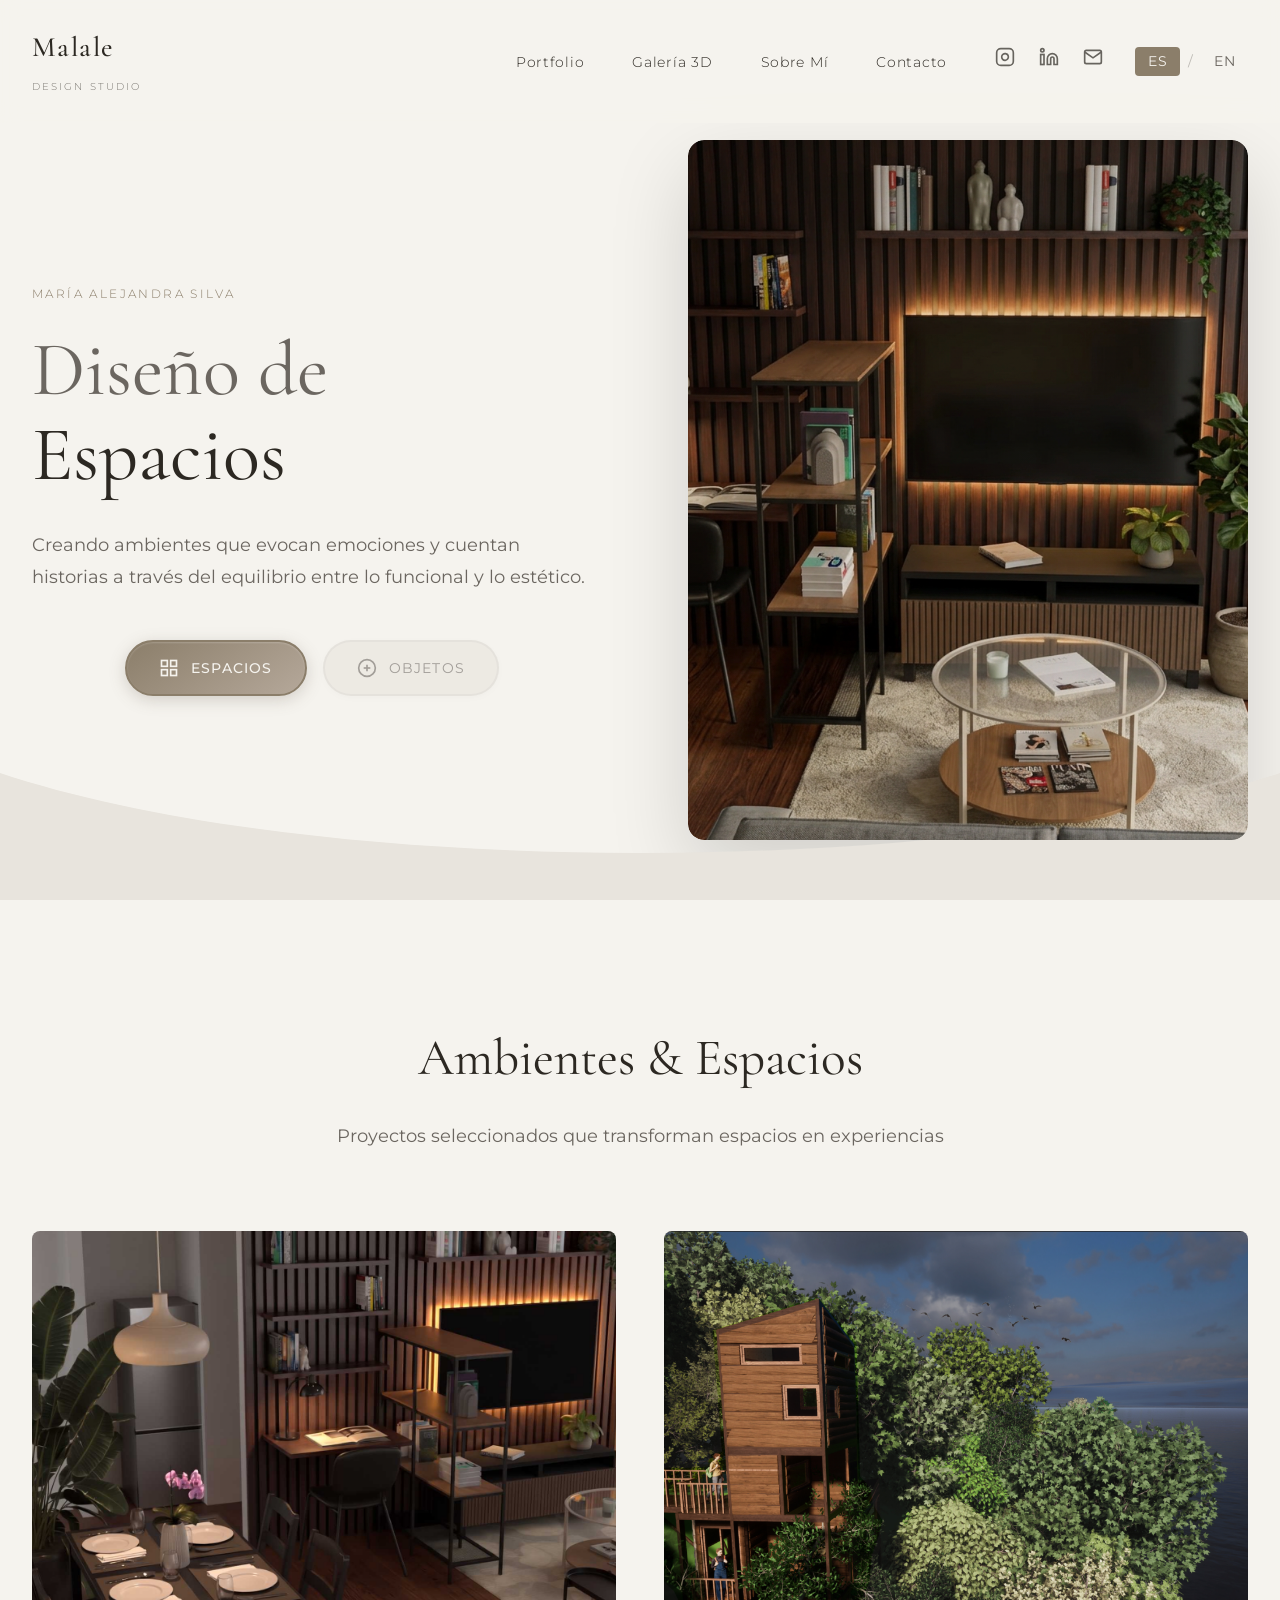
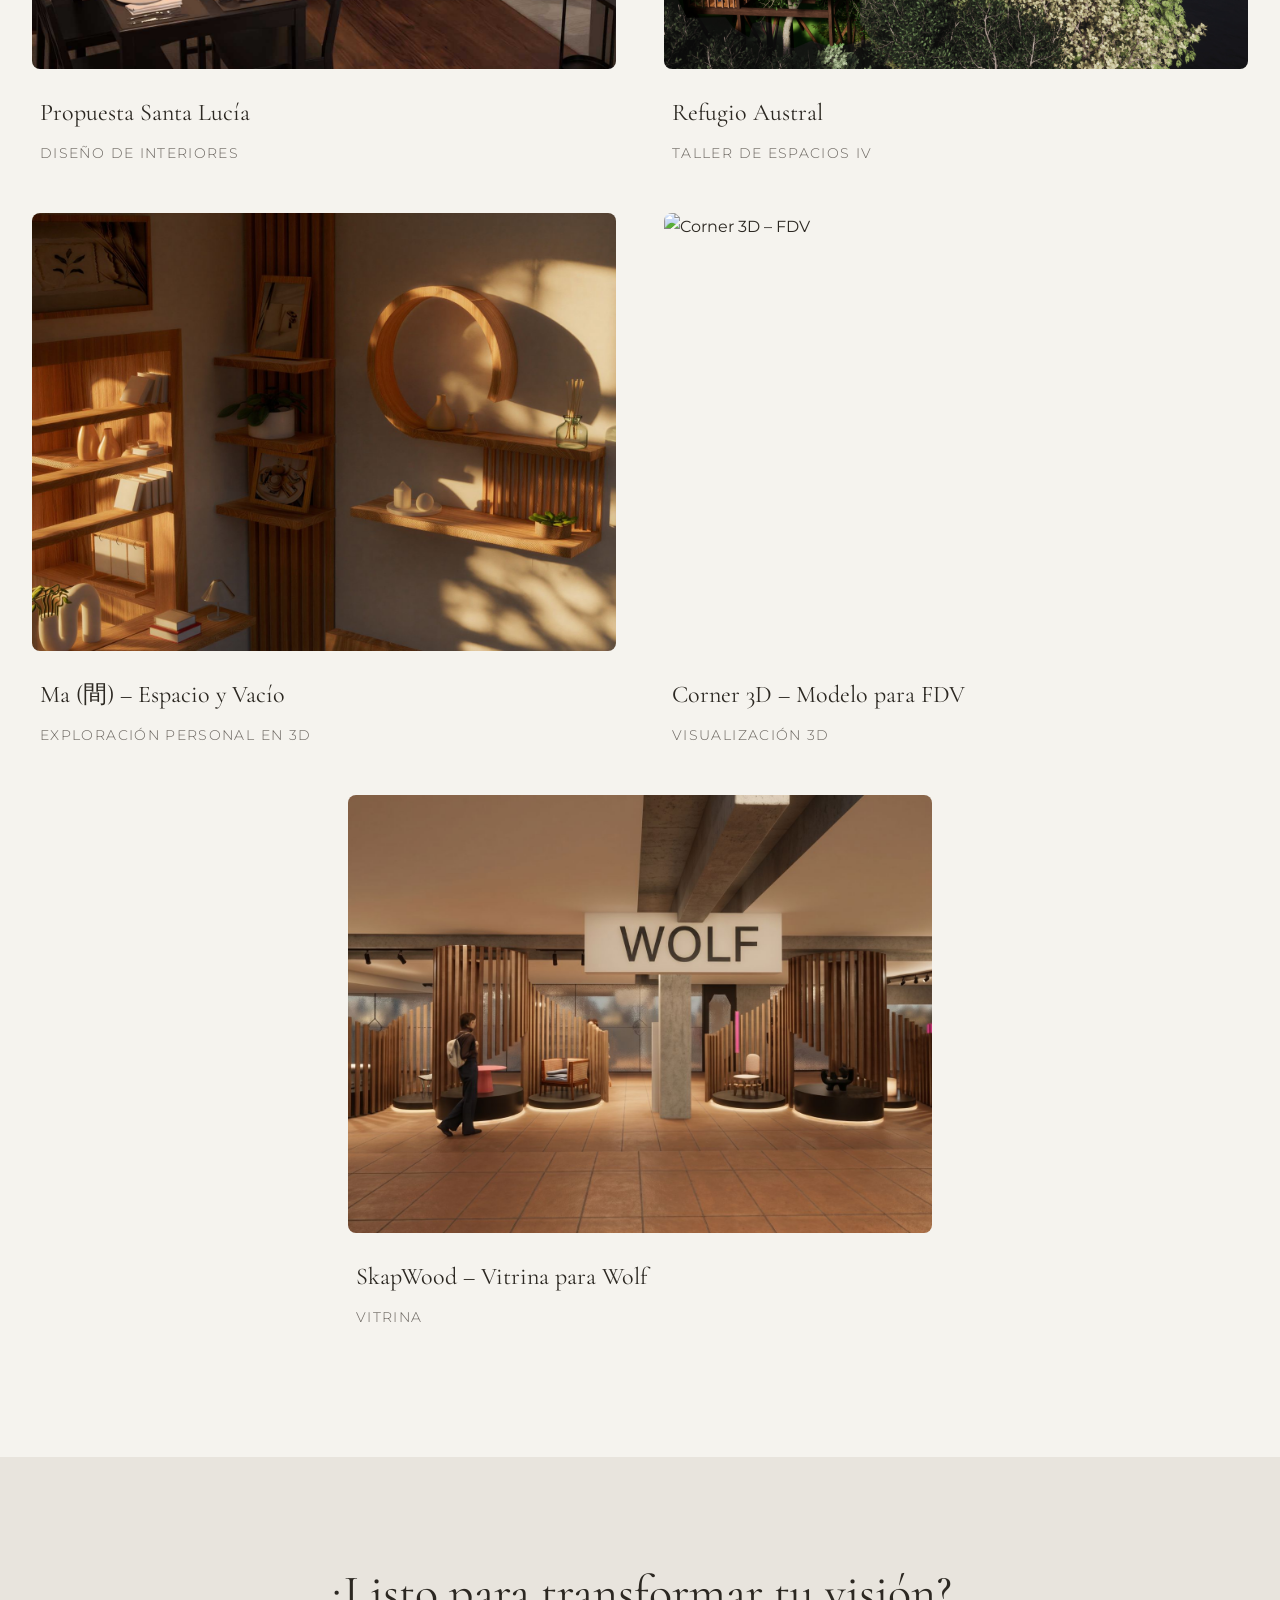
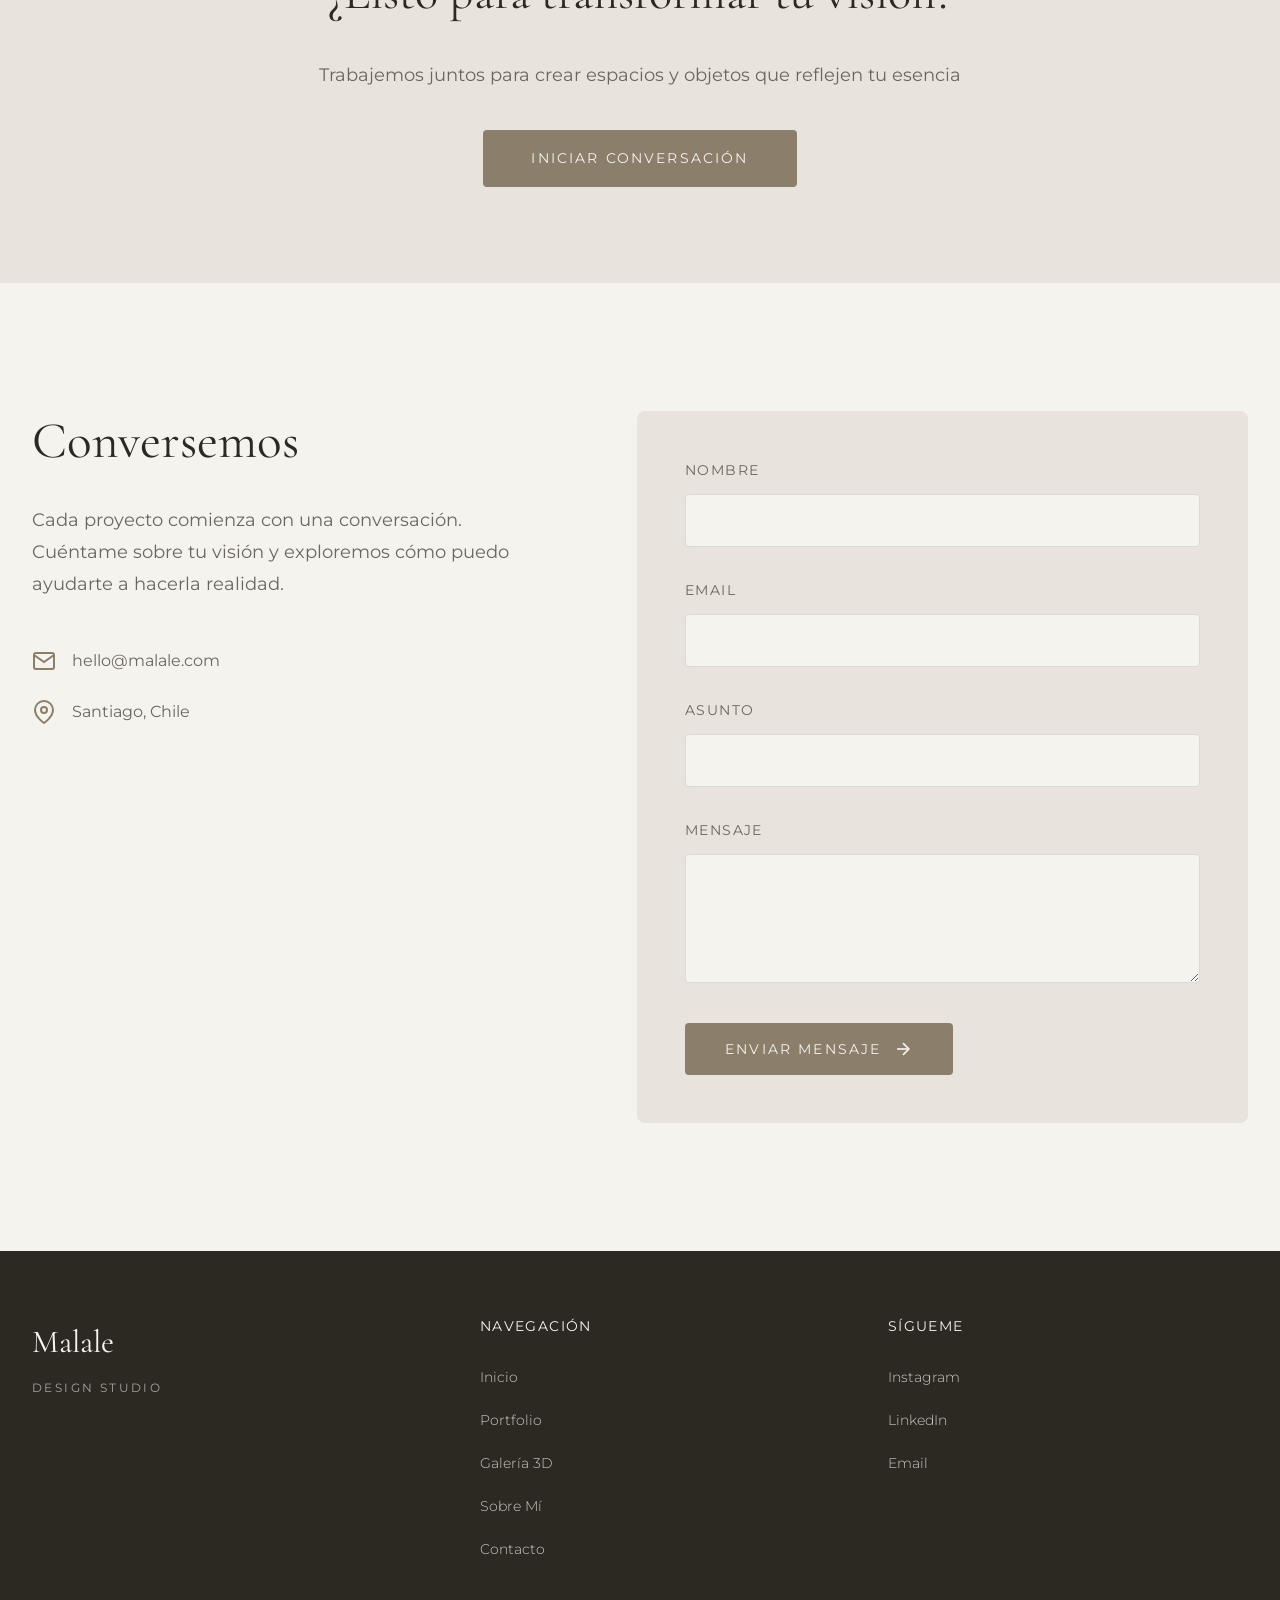
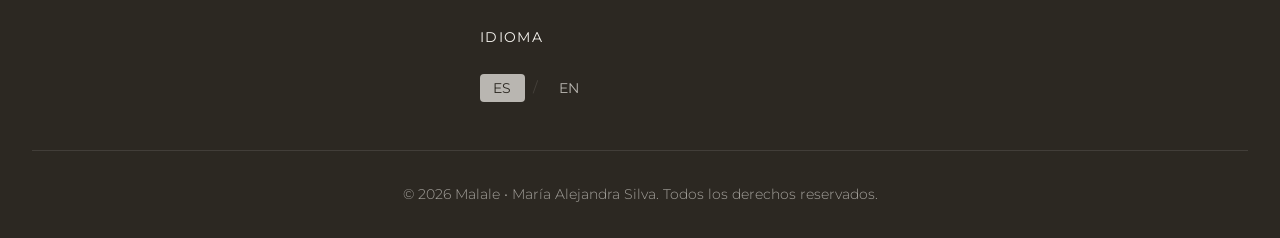
==== commit 9606b668: "cambios de celular" ====
--- a/index.html
+++ b/index.html
@@ -233,6 +233,19 @@
                     </div>
                 </article>
 
+                <article class="project-card project-card--centered" data-project="space-5">
+                    <div class="project-image">
+                        <img src="img/projects/wolf/Wolf1.jpg" alt="SkapWood – Vitrina para Wolf">
+                        <div class="project-overlay">
+                            <span class="view-project">Ver Proyecto</span>
+                        </div>
+                    </div>
+                    <div class="project-info">
+                        <h3 class="project-title" data-en="SkapWood – Display for Wolf" data-es="SkapWood – Vitrina para Wolf">SkapWood – Vitrina para Wolf</h3>
+                        <p class="project-category" data-en="Display Design" data-es="Vitrina">Vitrina</p>
+                    </div>
+                </article>
+
 
             </div>
 
--- a/css/style.css
+++ b/css/style.css
@@ -1005,6 +1005,12 @@
 .project-card {
     cursor: pointer;
     transition: transform 0.4s ease;
+}
+
+.project-card--centered {
+    grid-column: 1 / -1;
+    max-width: calc(50% - 1.5rem);
+    justify-self: center;
 }
 
 .project-card:hover {
@@ -2102,7 +2108,8 @@
 
     /* === PROJECT OVERLAY — mobile full-screen === */
     .project-overlay-panel {
-        height: 100vh;
+        top: 0;
+        height: auto;
         z-index: 2000;
     }
 
@@ -2122,9 +2129,10 @@
     }
 
     .overlay-right {
-        overflow: hidden;
+        display: block;
+        overflow: visible;
         flex: none;
-        height: 55vh;
+        height: auto;
         flex-shrink: 0;
     }
 
@@ -2138,6 +2146,20 @@
 
     .carousel-thumbs {
         height: 64px;
+    }
+
+    .mobile-gallery {
+        padding: 1.5rem;
+        display: flex;
+        flex-direction: column;
+        gap: 1rem;
+    }
+
+    .mobile-gallery-img {
+        width: 100%;
+        height: auto;
+        border-radius: 6px;
+        display: block;
     }
 }
 
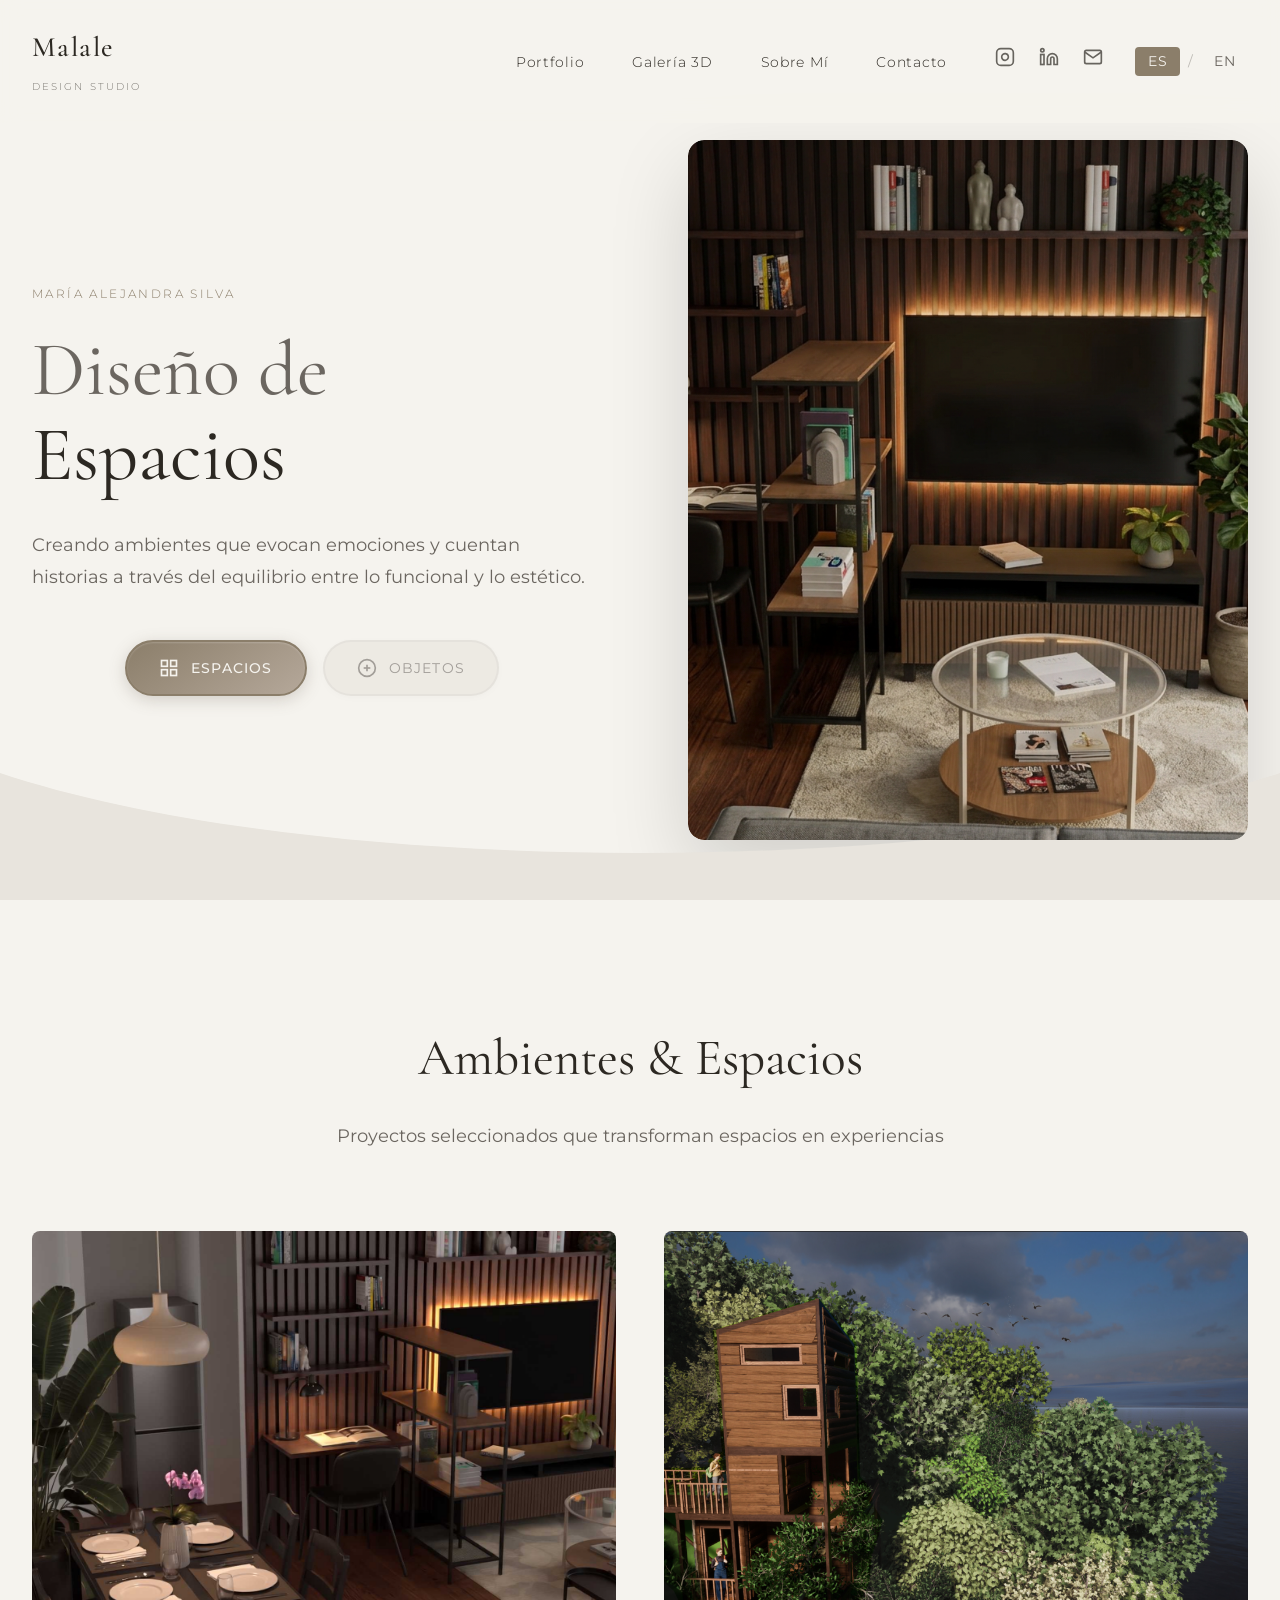
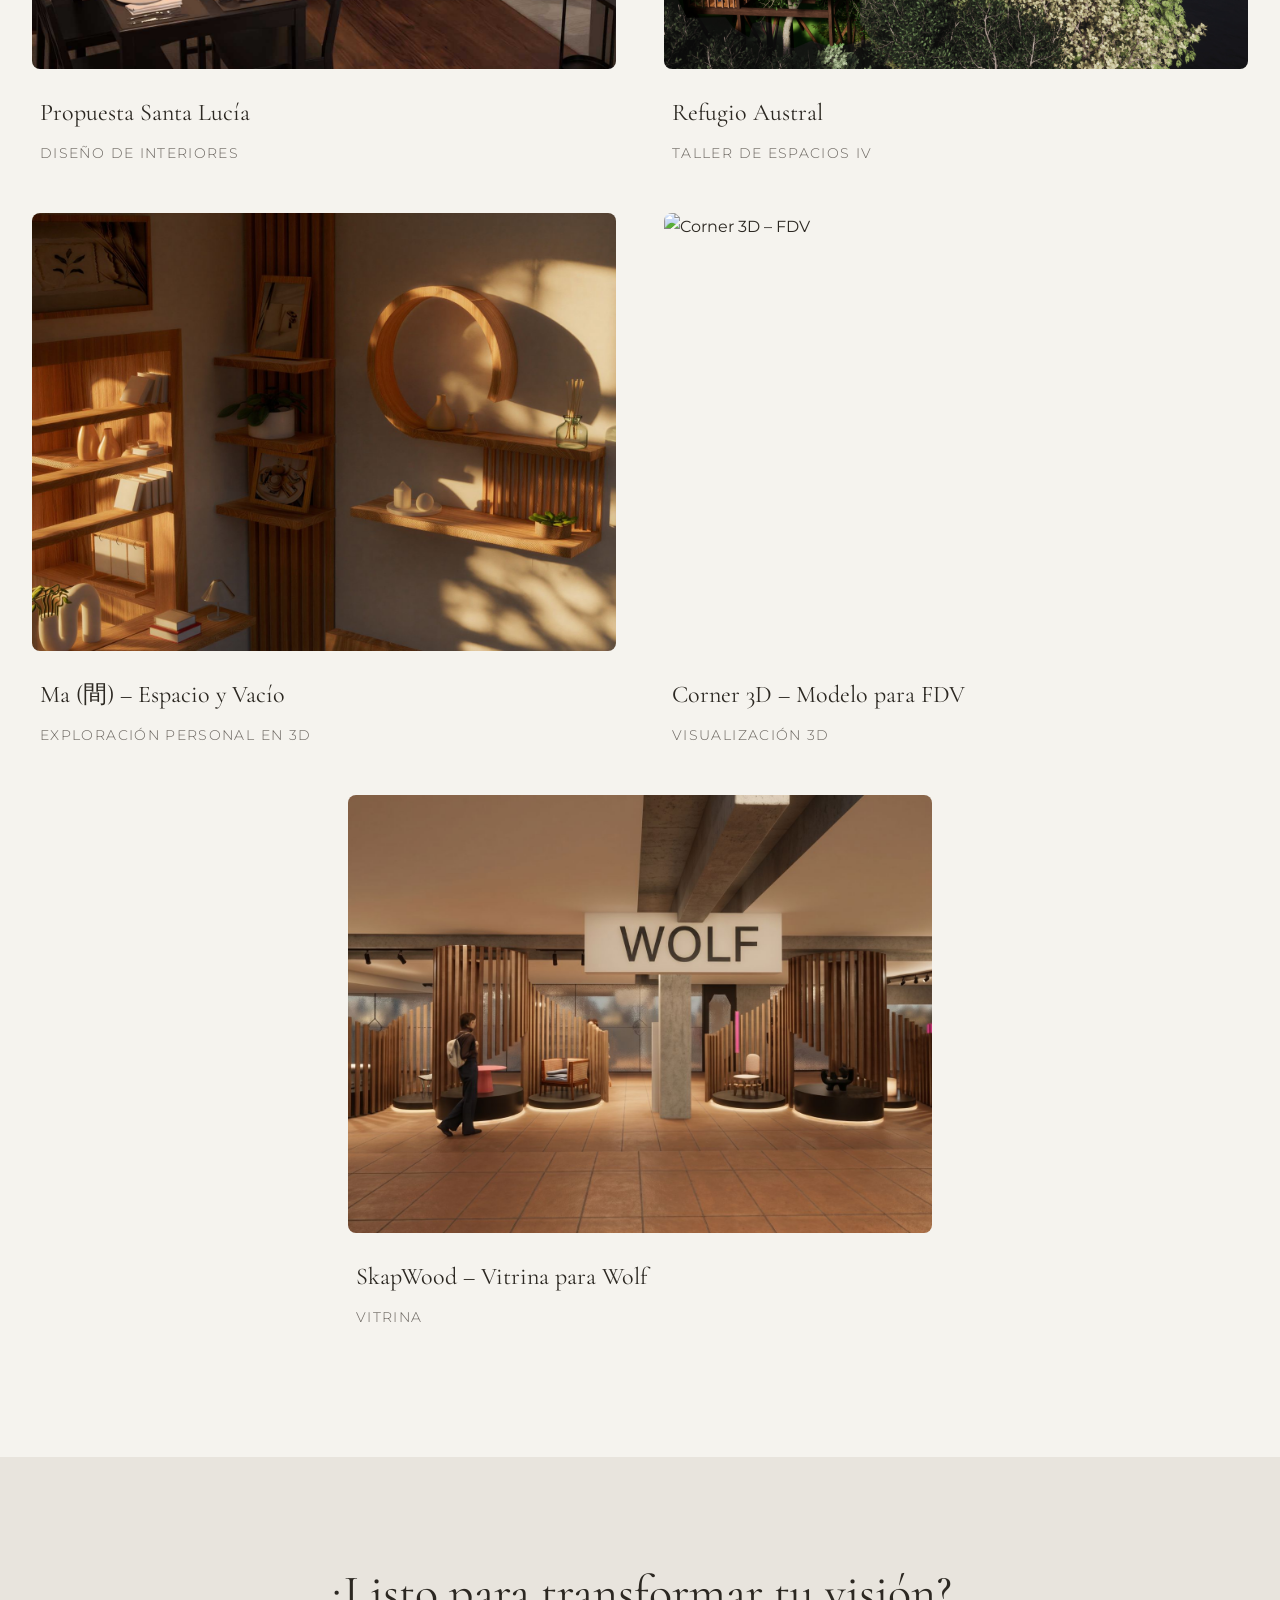
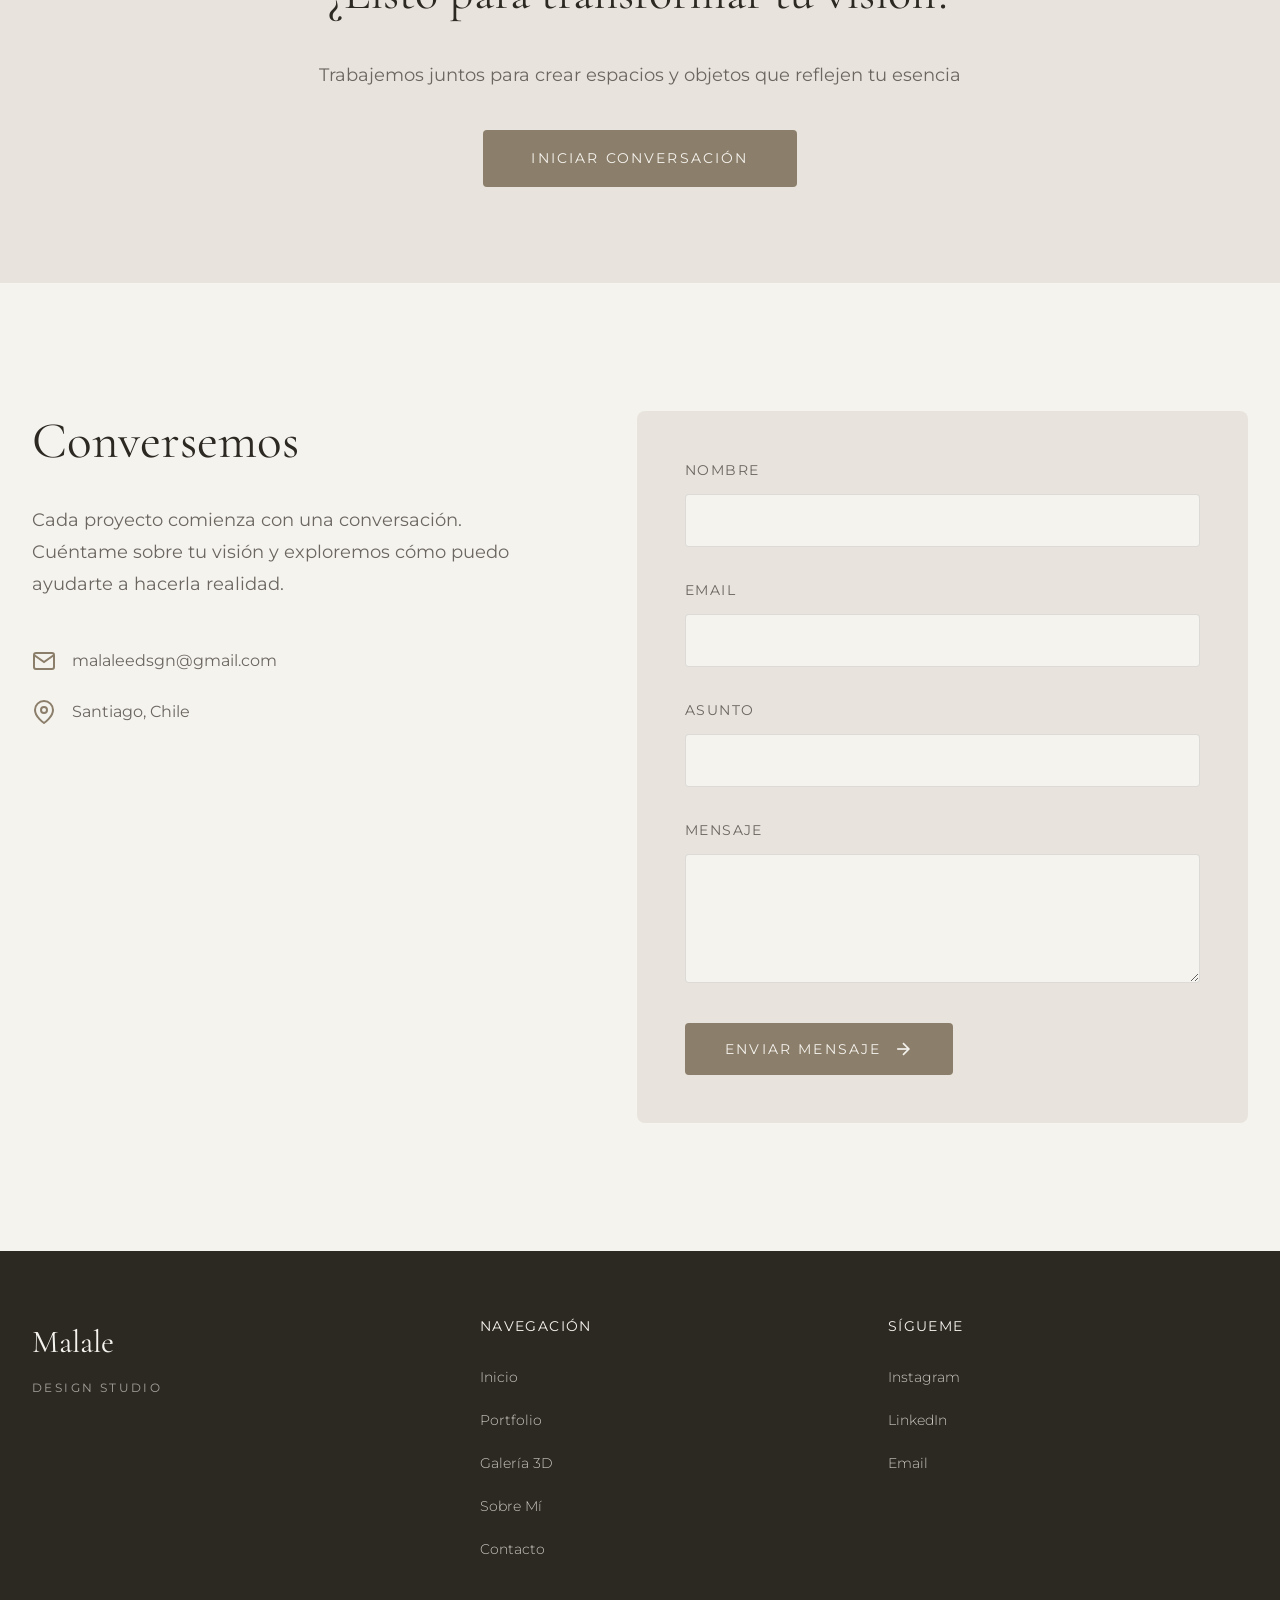
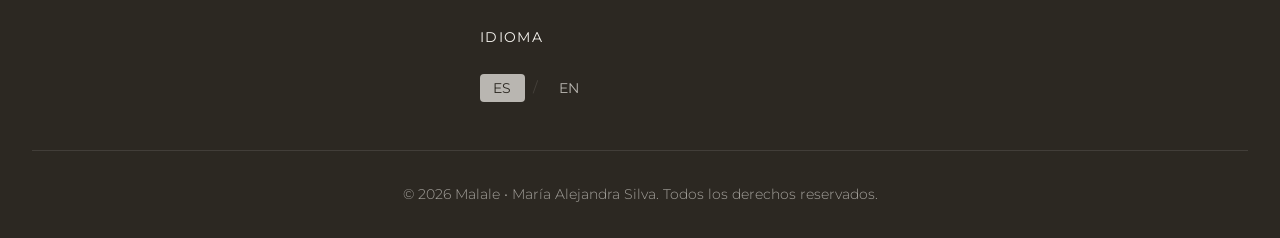
==== commit 31cf3d8d: "links rr:ss y mail" ====
--- a/index.html
+++ b/index.html
@@ -46,21 +46,21 @@
 
                 <div class="nav-actions">
                     <div class="nav-social">
-                        <a href="https://instagram.com" target="_blank" class="social-link" aria-label="Instagram">
+                        <a href="https://www.instagram.com/malale_design/" target="_blank" class="social-link" aria-label="Instagram">
                             <svg width="20" height="20" viewBox="0 0 24 24" fill="none" stroke="currentColor" stroke-width="2">
                                 <rect x="2" y="2" width="20" height="20" rx="5" ry="5"></rect>
                                 <path d="M16 11.37A4 4 0 1 1 12.63 8 4 4 0 0 1 16 11.37z"></path>
                                 <line x1="17.5" y1="6.5" x2="17.51" y2="6.5"></line>
                             </svg>
                         </a>
-                        <a href="https://linkedin.com" target="_blank" class="social-link" aria-label="LinkedIn">
+                        <a href="https://www.linkedin.com/in/marialesp/" target="_blank" class="social-link" aria-label="LinkedIn">
                             <svg width="20" height="20" viewBox="0 0 24 24" fill="none" stroke="currentColor" stroke-width="2">
                                 <path d="M16 8a6 6 0 0 1 6 6v7h-4v-7a2 2 0 0 0-2-2 2 2 0 0 0-2 2v7h-4v-7a6 6 0 0 1 6-6z"></path>
                                 <rect x="2" y="9" width="4" height="12"></rect>
                                 <circle cx="4" cy="4" r="2"></circle>
                             </svg>
                         </a>
-                        <a href="mailto:hello@malale.com" class="social-link" aria-label="Email">
+                        <a href="mailto:malaleedsgn@gmail.com" target="_blank" class="social-link" aria-label="Email">
                             <svg width="20" height="20" viewBox="0 0 24 24" fill="none" stroke="currentColor" stroke-width="2">
                                 <path d="M4 4h16c1.1 0 2 .9 2 2v12c0 1.1-.9 2-2 2H4c-1.1 0-2-.9-2-2V6c0-1.1.9-2 2-2z"></path>
                                 <polyline points="22,6 12,13 2,6"></polyline>
@@ -364,7 +364,7 @@
                                 <path d="M4 4h16c1.1 0 2 .9 2 2v12c0 1.1-.9 2-2 2H4c-1.1 0-2-.9-2-2V6c0-1.1.9-2 2-2z"></path>
                                 <polyline points="22,6 12,13 2,6"></polyline>
                             </svg>
-                            <span>hello@malale.com</span>
+                            <span>malaleedsgn@gmail.com</span>
                         </div>
                         <div class="contact-item">
                             <svg width="24" height="24" viewBox="0 0 24 24" fill="none" stroke="currentColor" stroke-width="2">
@@ -433,9 +433,9 @@
                     <div class="footer-column">
                         <h4 data-en="Follow Me" data-es="Sígueme">Sígueme</h4>
                         <ul>
-                            <li><a href="https://instagram.com" target="_blank">Instagram</a></li>
-                            <li><a href="https://linkedin.com" target="_blank">LinkedIn</a></li>
-                            <li><a href="mailto:hello@malale.com">Email</a></li>
+                            <li><a href="https://www.instagram.com/malale_design/" target="_blank">Instagram</a></li>
+                            <li><a href="https://www.linkedin.com/in/marialesp/" target="_blank">LinkedIn</a></li>
+                            <li><a href="mailto:malaleedsgn@gmail.com">Email</a></li>
                         </ul>
                     </div>
 
--- a/css/style.css
+++ b/css/style.css
@@ -2108,9 +2108,13 @@
 
     /* === PROJECT OVERLAY — mobile full-screen === */
     .project-overlay-panel {
-        top: 0;
-        height: auto;
         z-index: 2000;
+    }
+
+    .project-card--centered {
+        grid-column: auto;
+        max-width: none;
+        justify-self: auto;
     }
 
     .overlay-body {
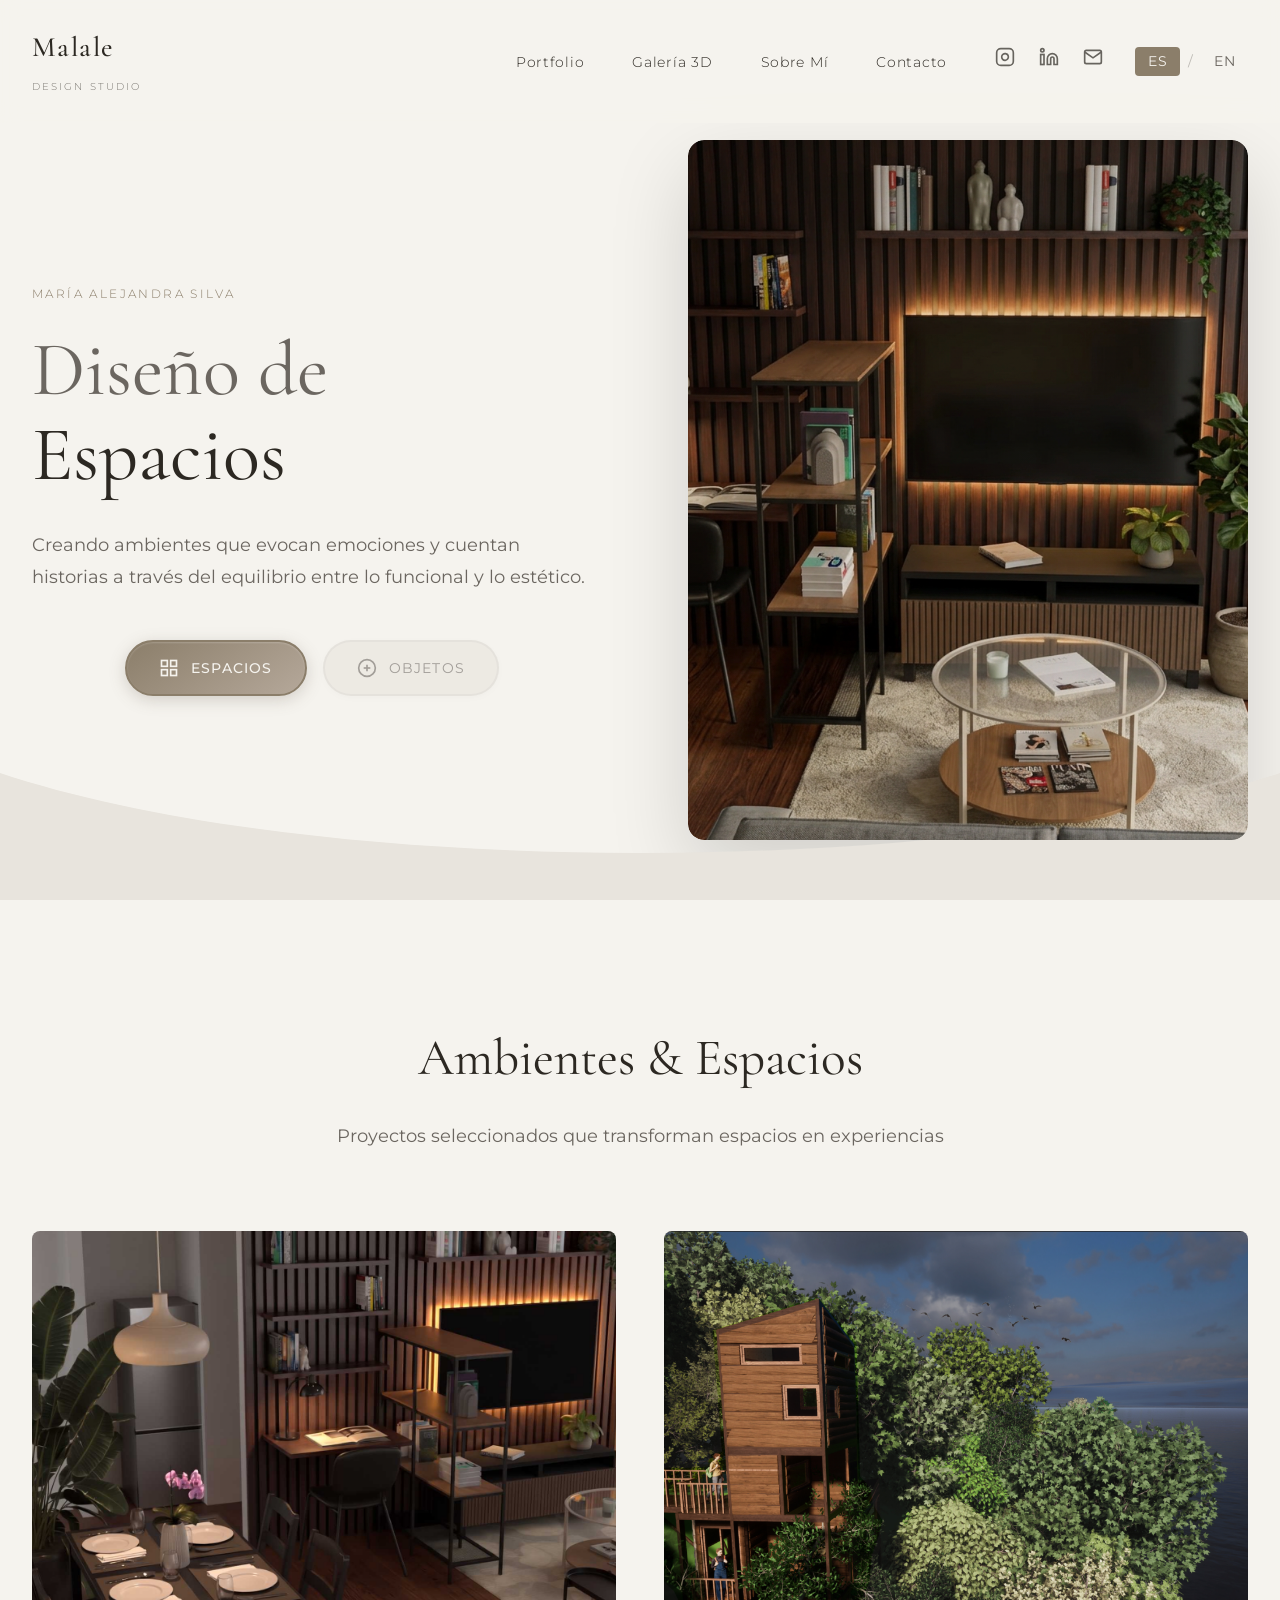
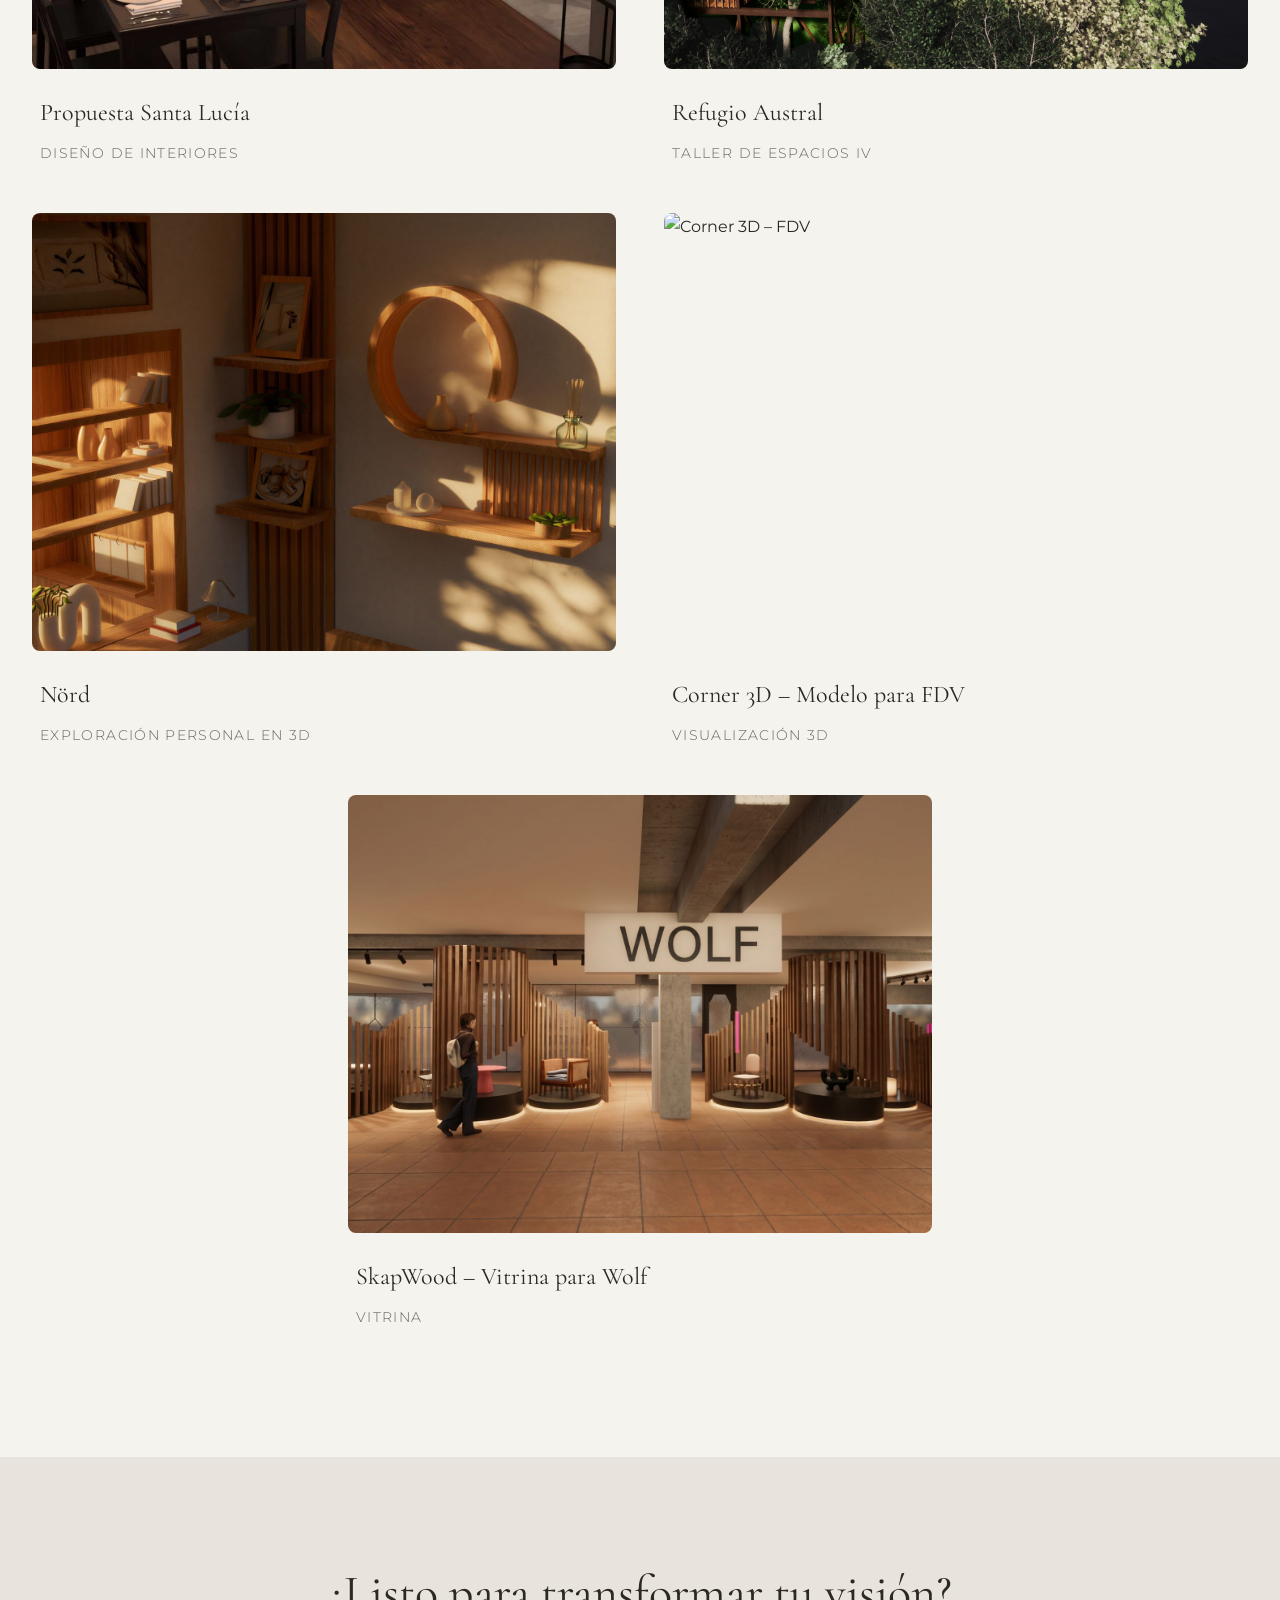
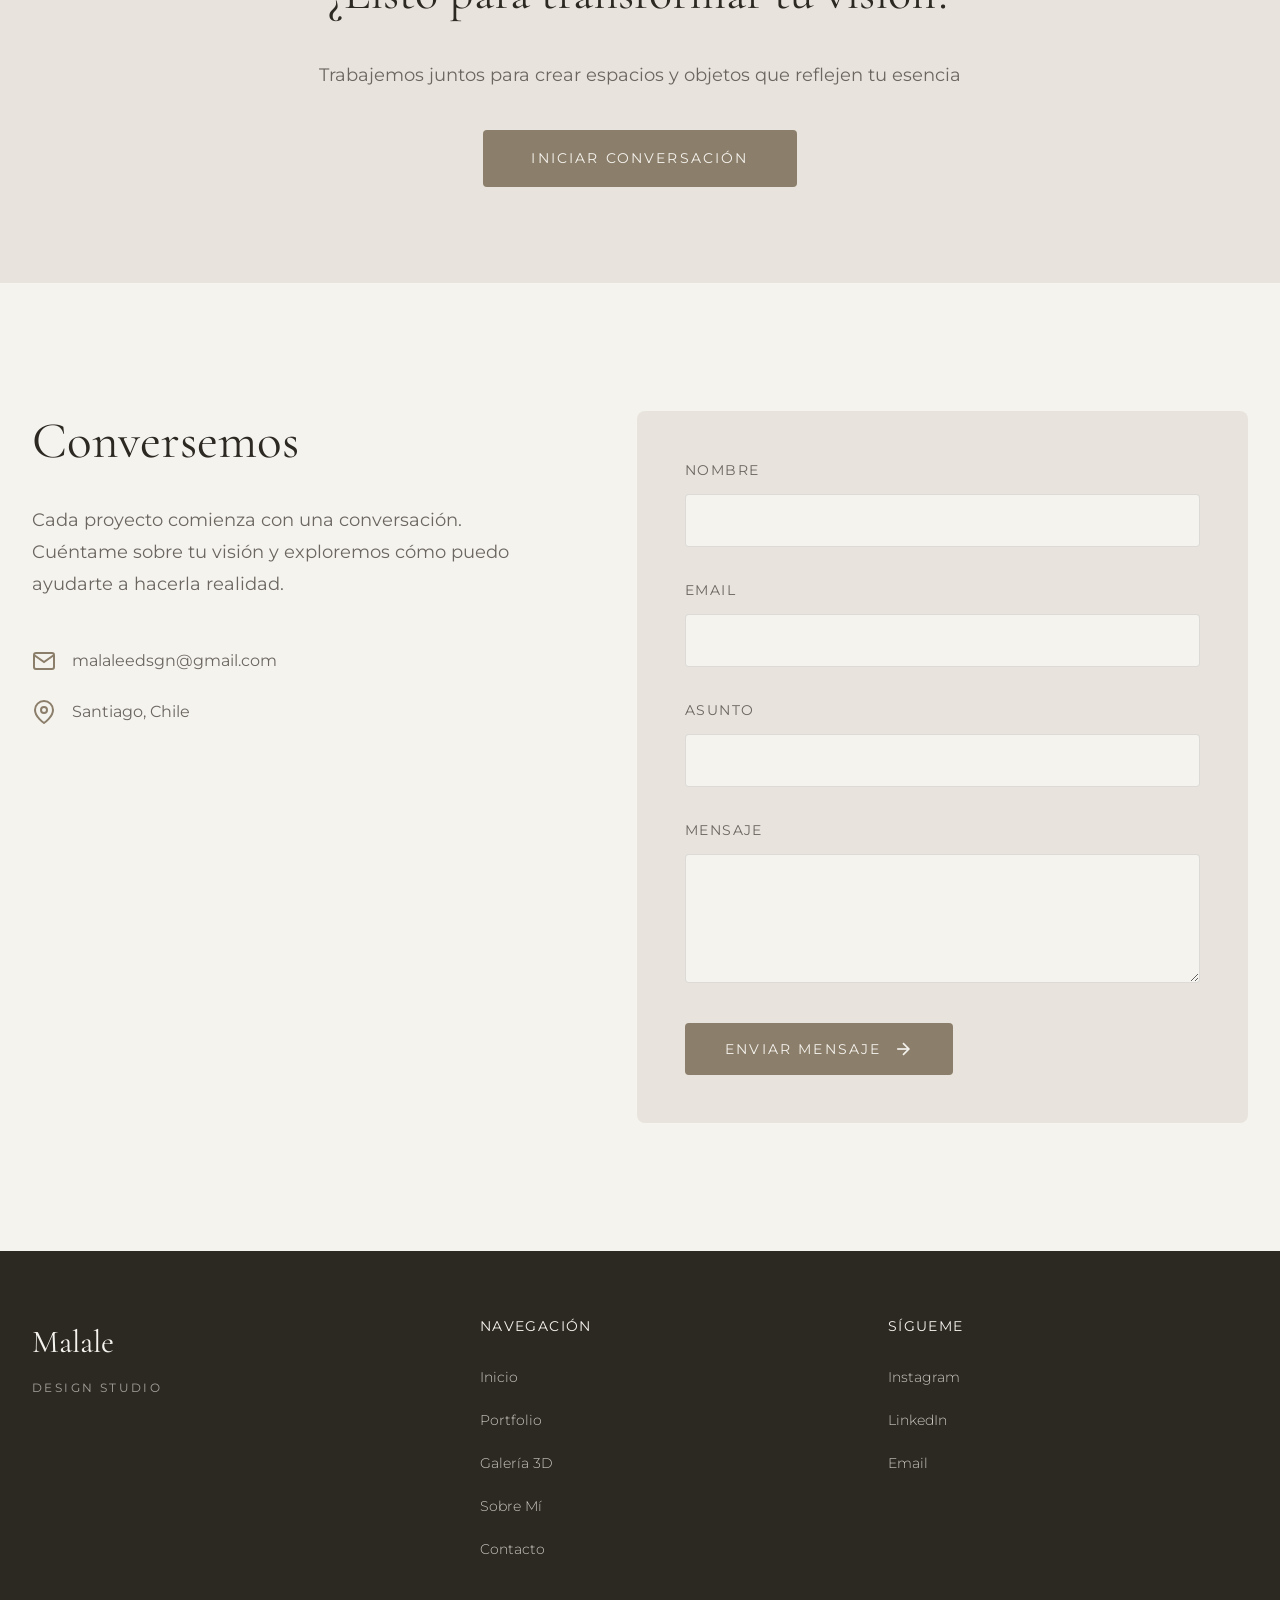
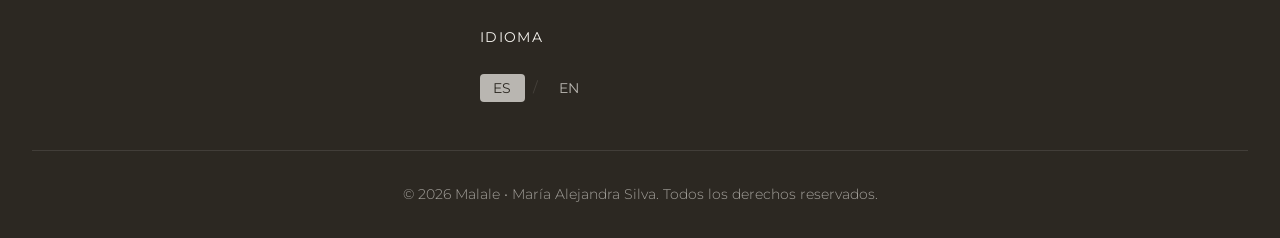
==== commit 62d7a763: "cambios varios, textos y titulos" ====
--- a/index.html
+++ b/index.html
@@ -60,7 +60,7 @@
                                 <circle cx="4" cy="4" r="2"></circle>
                             </svg>
                         </a>
-                        <a href="mailto:malaleedsgn@gmail.com" target="_blank" class="social-link" aria-label="Email">
+                        <a href="#contact" class="social-link" aria-label="Email">
                             <svg width="20" height="20" viewBox="0 0 24 24" fill="none" stroke="currentColor" stroke-width="2">
                                 <path d="M4 4h16c1.1 0 2 .9 2 2v12c0 1.1-.9 2-2 2H4c-1.1 0-2-.9-2-2V6c0-1.1.9-2 2-2z"></path>
                                 <polyline points="22,6 12,13 2,6"></polyline>
@@ -209,13 +209,13 @@
 
                 <article class="project-card" data-project="space-3">
                     <div class="project-image">
-                        <img src="img/projects/japandi/3.jpg" alt="Ma (間) – Espacio y Vacío">
-                        <div class="project-overlay">
-                            <span class="view-project">Ver Proyecto</span>
-                        </div>
-                    </div>
-                    <div class="project-info">
-                        <h3 class="project-title" data-en="Ma (間) – Space and Void" data-es="Ma (間) – Espacio y Vacío">Ma (間) – Espacio y Vacío</h3>
+                        <img src="img/projects/japandi/3.jpg" alt="Nörd">
+                        <div class="project-overlay">
+                            <span class="view-project">Ver Proyecto</span>
+                        </div>
+                    </div>
+                    <div class="project-info">
+                        <h3 class="project-title" data-en="Nörd" data-es="Nörd">Nörd</h3>
                         <p class="project-category" data-en="Personal 3D Exploration" data-es="Exploración Personal en 3D">Exploración Personal en 3D</p>
                     </div>
                 </article>
@@ -294,14 +294,14 @@
                         </div>
                     </div>
                     <div class="project-info">
-                        <h3 class="project-title">Texturas Naturales</h3>
-                        <p class="project-category">Accesorios del Hogar</p>
+                        <h3 class="project-title">Chocolich</h3>
+                        <p class="project-category">Diseño de Producto</p>
                     </div>
                 </article>
 
                 <article class="project-card" data-project="object-4">
                     <div class="project-image">
-                                                  <img src="img/projects/silla/silla.png" alt="Portada – Chocolich">
+                                                  <img src="img/projects/silla/silla.png" alt="Portada – Módulo de Observación Radial">
                         <div class="placeholder-box">
                             <span>Objeto de Diseño 4</span>
                         </div>
@@ -310,7 +310,7 @@
                         </div>
                     </div>
                     <div class="project-info">
-                        <h3 class="project-title">Funcionalidad Estética</h3>
+                        <h3 class="project-title">Módulo de Observación Radial</h3>
                         <p class="project-category">Mobiliario</p>
                     </div>
                 </article>
@@ -377,6 +377,9 @@
                 </div>
 
                 <form class="contact-form" id="contactForm">
+                    <input type="hidden" name="access_key" value="6d38976f-6053-481a-9239-c8ac0b2a270c">
+                    <input type="hidden" name="subject" value="Nuevo mensaje desde el portafolio · Malale Design">
+                    <input type="hidden" name="from_name" value="Malale Design Studio">
                     <div class="form-group">
                         <label for="name" data-en="Name" data-es="Nombre">Nombre</label>
                         <input type="text" id="name" name="name" required>
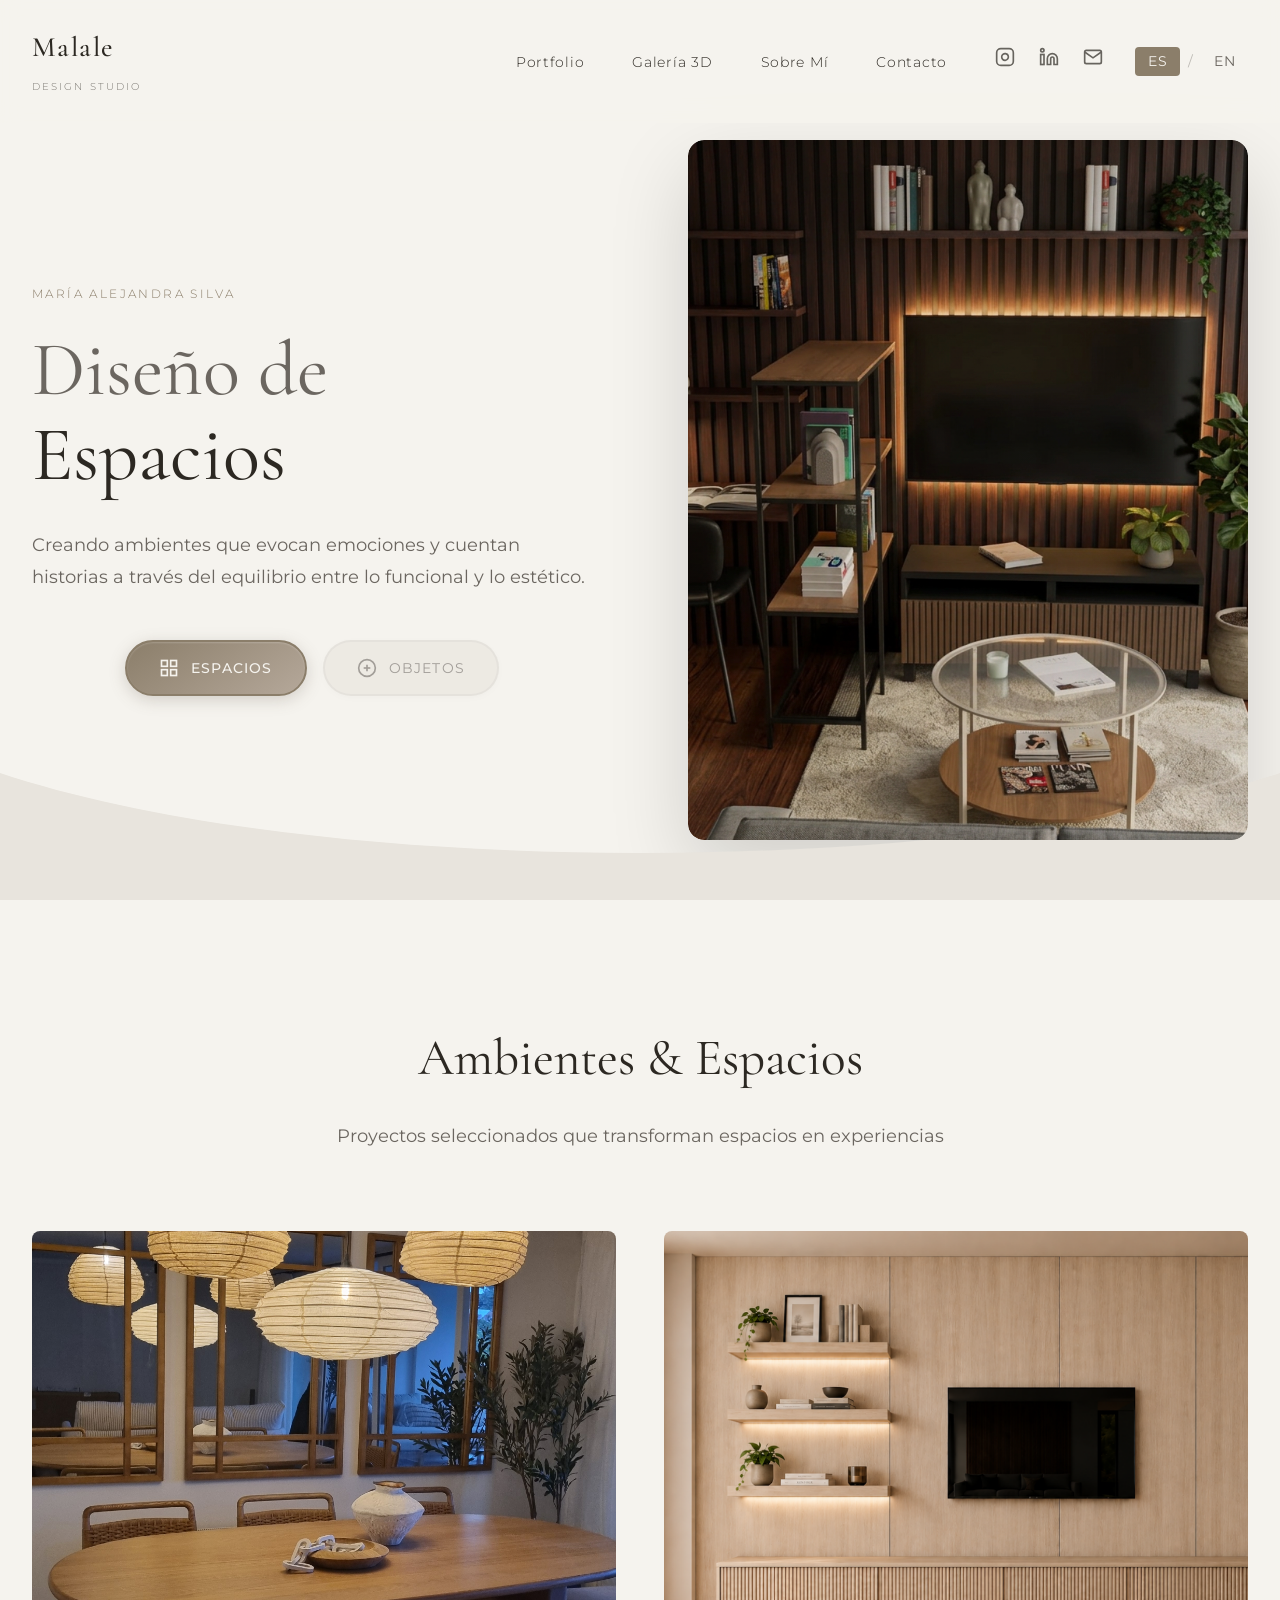
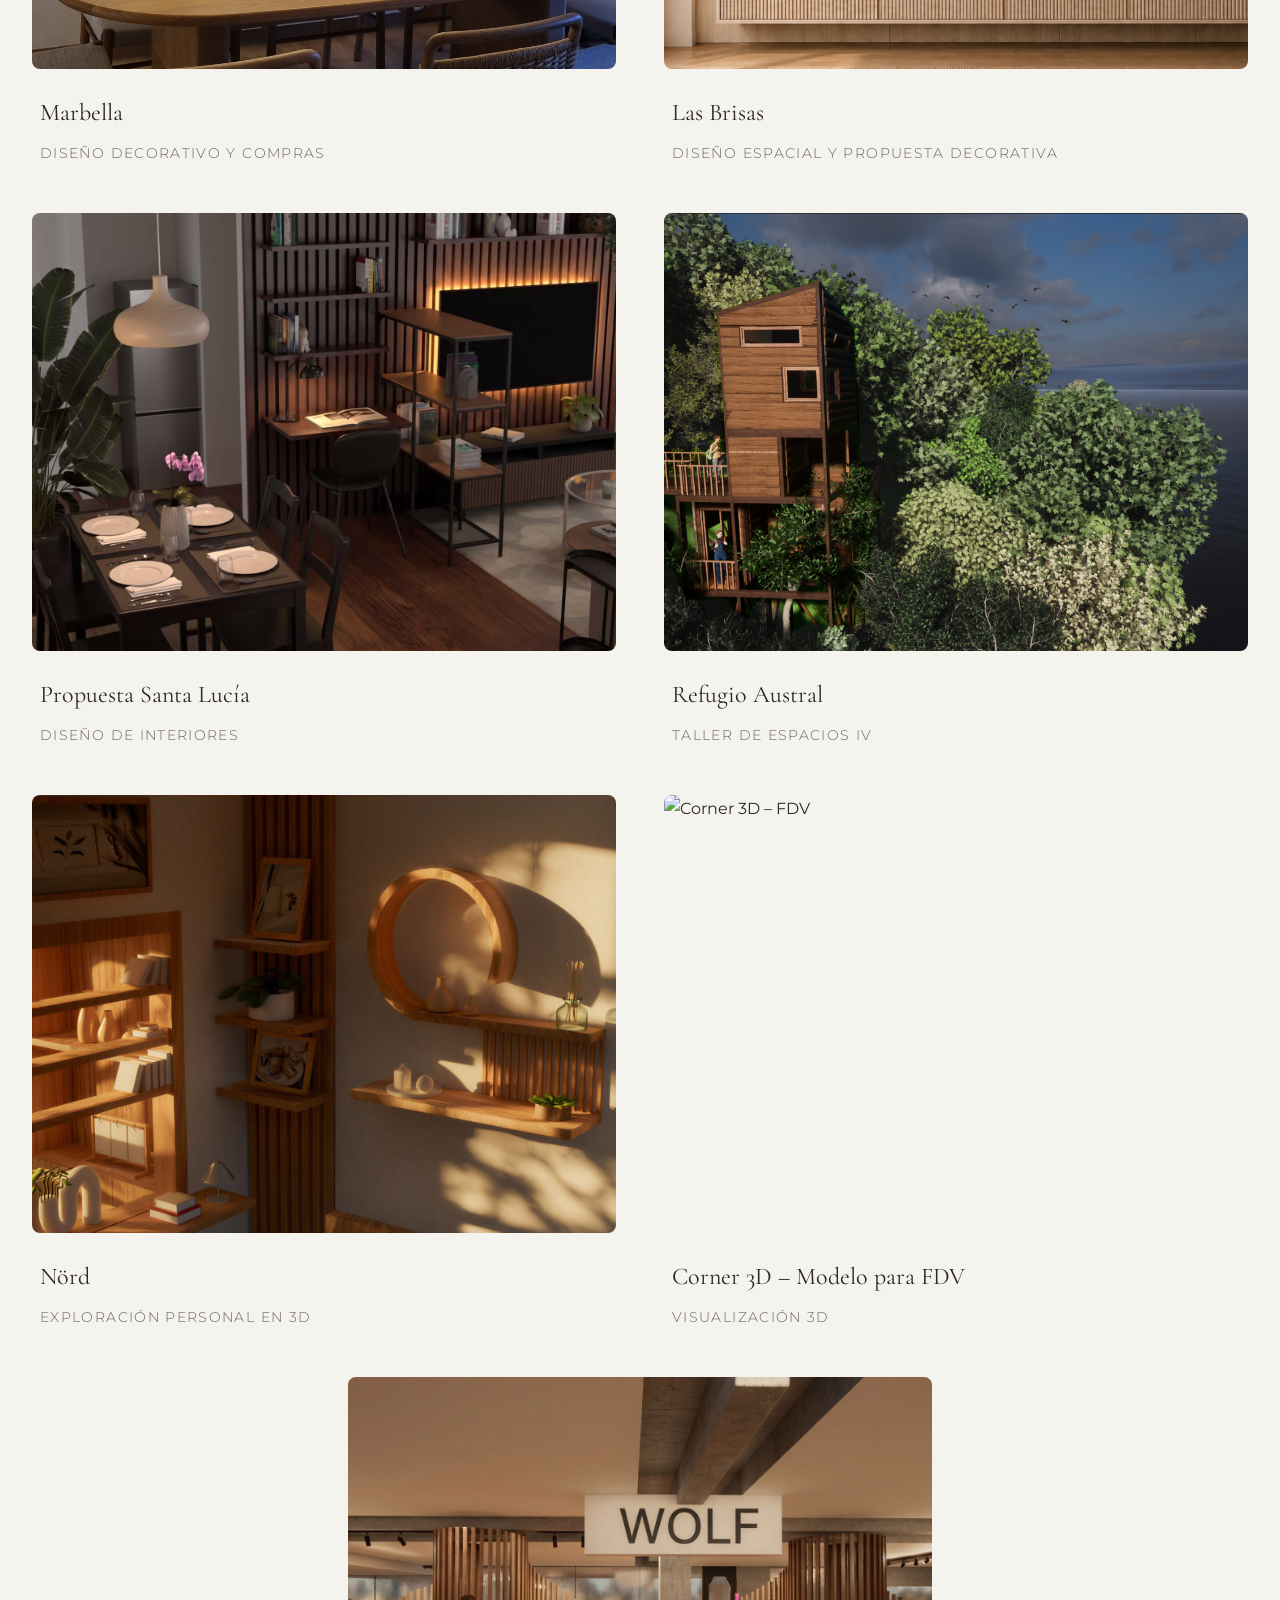
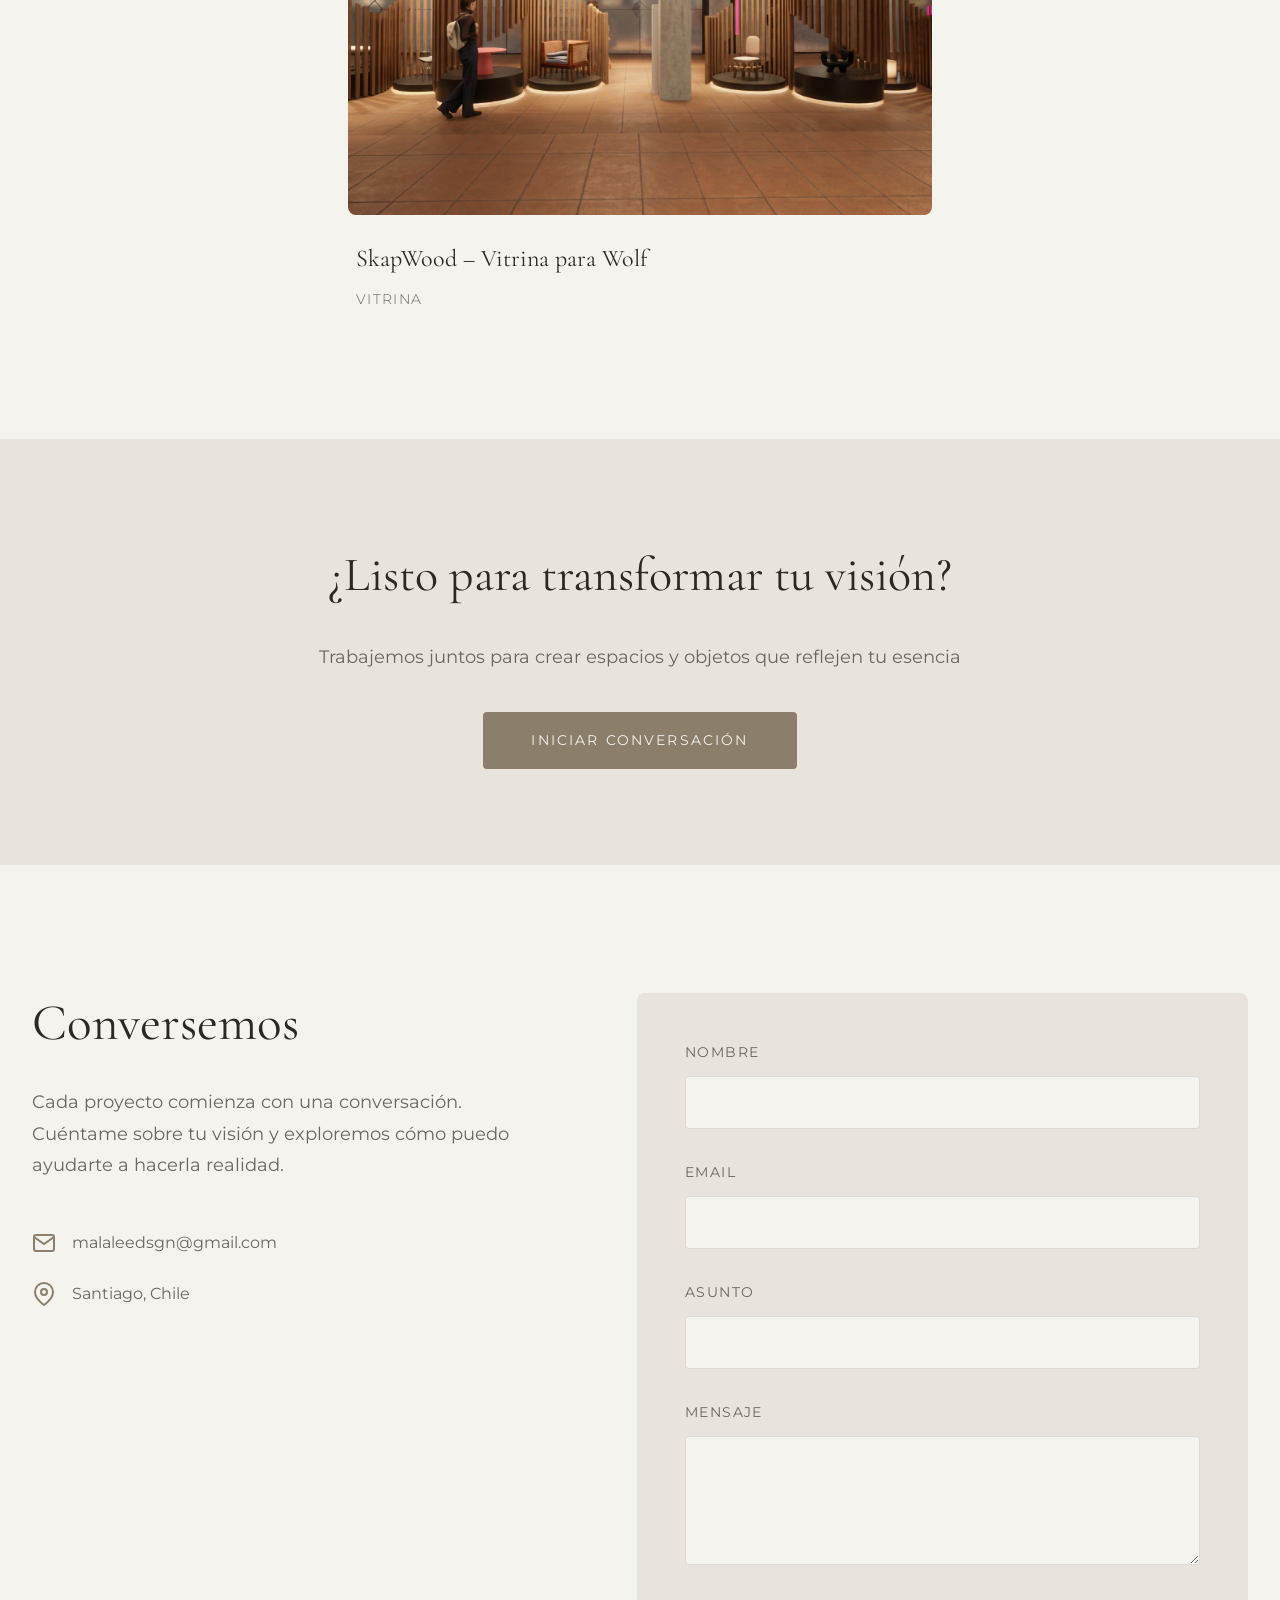
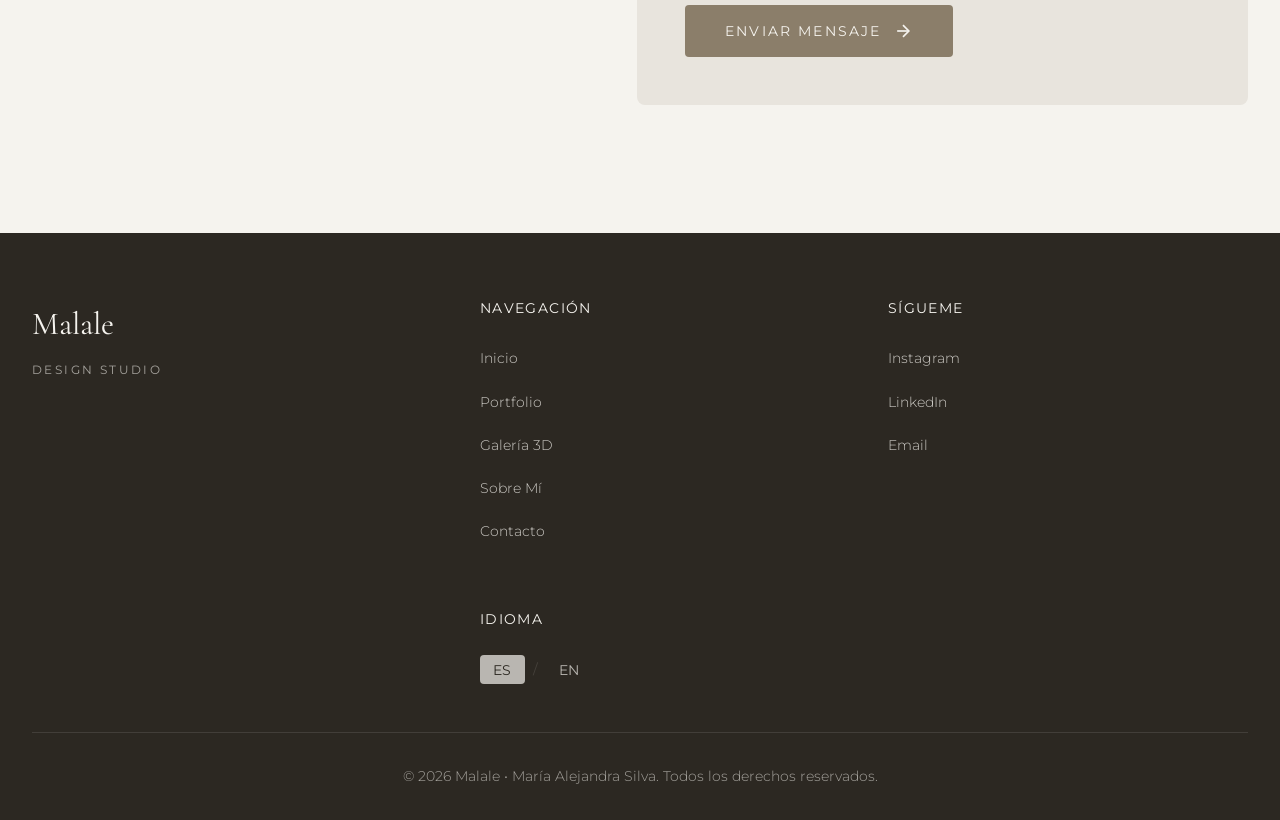
==== commit 51b10a55: "cambios septiembre big actualizacion de proyectos las brisas marbella y cambios en about" ====
--- a/index.html
+++ b/index.html
@@ -182,6 +182,32 @@
 
 
 
+                <article class="project-card" data-project="space-marbella">
+                    <div class="project-image">
+                        <img src="img/projects/marbella/comedor.jpg" alt="Proyecto Marbella para Concepto Deco" loading="lazy">
+                        <div class="project-overlay">
+                            <span class="view-project" data-en="View Project" data-es="Ver Proyecto">Ver Proyecto</span>
+                        </div>
+                    </div>
+                    <div class="project-info">
+                        <h3 class="project-title" data-en="Marbella" data-es="Marbella">Marbella</h3>
+                        <p class="project-category" data-en="Decorative Design & Purchasing" data-es="Diseño decorativo y compras">Diseño decorativo y compras</p>
+                    </div>
+                </article>
+
+                <article class="project-card" data-project="space-las-brisas">
+                    <div class="project-image">
+                        <img src="img/projects/las brisas/propuesta_salatele.png" alt="Propuesta espacial y decorativa Las Brisas" loading="lazy">
+                        <div class="project-overlay">
+                            <span class="view-project" data-en="View Project" data-es="Ver Proyecto">Ver Proyecto</span>
+                        </div>
+                    </div>
+                    <div class="project-info">
+                        <h3 class="project-title" data-en="Las Brisas" data-es="Las Brisas">Las Brisas</h3>
+                        <p class="project-category" data-en="Spatial Design & Decorative Proposal" data-es="Diseño espacial y propuesta decorativa">Diseño espacial y propuesta decorativa</p>
+                    </div>
+                </article>
+
                                 <article class="project-card" data-project="space-1">
                     <div class="project-image">
                         <img src="img/projects/santalucia/portadita.jpg" alt="Propuesta Santa Lucía">
@@ -269,7 +295,7 @@
 
                 <article class="project-card" data-project="object-2">
                     <div class="project-image">
-                         <img src="img/cadeira/cade.png" alt="Portada – Cadeira">
+                         <img src="img/cadeira/portada.png" alt="Portada – Cadeira">
                         <div class="placeholder-box">
                             <span>Objeto de Diseño 2</span>
                         </div>
--- a/css/style.css
+++ b/css/style.css
@@ -1403,6 +1403,218 @@
     flex-direction: column;
 }
 
+.plan-overview {
+    flex: 1;
+    min-height: 0;
+    overflow-y: auto;
+    padding: 1.5rem clamp(1rem, 2.5vw, 2.5rem) 2.5rem;
+    background: var(--bg-secondary);
+}
+
+.plan-overview-lead {
+    display: grid;
+    grid-template-columns: minmax(0, 1.55fr) minmax(220px, 0.85fr);
+    align-items: center;
+    gap: clamp(1.25rem, 2.5vw, 2.5rem);
+    padding-bottom: 1.5rem;
+    border-bottom: 1px solid rgba(0, 0, 0, 0.12);
+}
+
+.plan-feature-image {
+    position: relative;
+    display: grid;
+    place-items: center;
+    width: 100%;
+    aspect-ratio: 16 / 9;
+    padding: 0;
+    overflow: hidden;
+    border: 1px solid rgba(0, 0, 0, 0.12);
+    background: #fff;
+    cursor: zoom-in;
+}
+
+.plan-feature-image img {
+    display: block;
+    width: 100%;
+    height: 100%;
+    object-fit: contain;
+}
+
+.plan-feature-expand {
+    position: absolute;
+    right: 0.75rem;
+    bottom: 0.75rem;
+    display: grid;
+    place-items: center;
+    width: 2.25rem;
+    aspect-ratio: 1;
+    color: white;
+    background: rgba(20, 20, 20, 0.72);
+    transition: background 0.2s ease;
+}
+
+.plan-feature-image:hover .plan-feature-expand {
+    background: var(--accent);
+}
+
+.plan-overview-copy {
+    padding: 0.5rem 0;
+}
+
+.plan-overview-kicker,
+.plan-overview-heading > span {
+    color: var(--accent);
+    font-size: 0.7rem;
+    font-weight: 500;
+    letter-spacing: 0.12em;
+    text-transform: uppercase;
+}
+
+.plan-overview-copy h3 {
+    margin: 0.85rem 0 0.65rem;
+    font-family: var(--font-serif);
+    font-size: clamp(1.5rem, 2.3vw, 2.2rem);
+    font-weight: 400;
+    line-height: 1.1;
+}
+
+.plan-overview-copy p {
+    max-width: 28rem;
+    margin: 0;
+    color: var(--text-secondary);
+    font-size: 0.9rem;
+    line-height: 1.65;
+}
+
+.plan-feature-counter {
+    display: inline-flex;
+    gap: 0.35rem;
+    margin-top: 1.2rem;
+    color: var(--text-secondary);
+    font-size: 0.75rem;
+    font-variant-numeric: tabular-nums;
+}
+
+.plan-overview-heading {
+    display: flex;
+    justify-content: space-between;
+    align-items: baseline;
+    gap: 1rem;
+    margin: 1.5rem 0 0.85rem;
+}
+
+.plan-overview-heading h4 {
+    margin: 0;
+    font-family: var(--font-serif);
+    font-size: 1.2rem;
+    font-weight: 400;
+}
+
+.plan-overview-grid {
+    display: grid;
+    grid-template-columns: repeat(5, minmax(0, 1fr));
+    gap: 0.75rem;
+}
+
+.plan-sheet {
+    min-width: 0;
+    padding: 0.25rem;
+    border: 1px solid transparent;
+    color: var(--text-secondary);
+    background: transparent;
+    text-align: left;
+    cursor: pointer;
+    transition: border-color 0.2s ease, color 0.2s ease;
+}
+
+.plan-sheet img {
+    display: block;
+    width: 100%;
+    aspect-ratio: 16 / 9;
+    object-fit: contain;
+    background: #fff;
+}
+
+.plan-sheet span {
+    display: block;
+    padding: 0.35rem 0.1rem 0.1rem;
+    font-size: 0.68rem;
+    font-variant-numeric: tabular-nums;
+}
+
+.plan-sheet:hover,
+.plan-sheet.active {
+    border-color: var(--accent);
+    color: var(--text-primary);
+}
+
+.plan-lightbox {
+    position: fixed;
+    inset: 0;
+    z-index: 3000;
+    display: none;
+    grid-template-columns: 3.5rem minmax(0, 1fr) 3.5rem;
+    grid-template-rows: 3rem minmax(0, 1fr);
+    gap: 0.75rem;
+    padding: 1rem clamp(0.5rem, 2vw, 2rem) 1.5rem;
+    color: white;
+    background: rgba(15, 16, 15, 0.97);
+}
+
+.plan-lightbox.active {
+    display: grid;
+}
+
+.plan-lightbox-toolbar {
+    grid-column: 1 / -1;
+    display: flex;
+    justify-content: space-between;
+    align-items: center;
+    font-size: 0.78rem;
+    font-variant-numeric: tabular-nums;
+}
+
+.plan-lightbox-close,
+.plan-lightbox-nav {
+    display: grid;
+    place-items: center;
+    width: 2.75rem;
+    aspect-ratio: 1;
+    padding: 0;
+    border: 1px solid rgba(255, 255, 255, 0.28);
+    color: white;
+    background: transparent;
+    cursor: pointer;
+    transition: background 0.2s ease;
+}
+
+.plan-lightbox-close:hover,
+.plan-lightbox-nav:hover {
+    background: rgba(255, 255, 255, 0.14);
+}
+
+.plan-lightbox-nav {
+    grid-row: 2;
+    align-self: center;
+}
+
+.plan-lightbox-nav.prev {
+    grid-column: 1;
+}
+
+.plan-lightbox-nav.next {
+    grid-column: 3;
+}
+
+.plan-lightbox-image {
+    grid-column: 2;
+    grid-row: 2;
+    width: 100%;
+    height: 100%;
+    min-height: 0;
+    object-fit: contain;
+}
+
 /* ─── Text content ─── */
 .overlay-header {
     margin-bottom: 2.5rem;
@@ -2140,6 +2352,41 @@
         flex-shrink: 0;
     }
 
+    .plan-overview {
+        overflow: visible;
+        padding: 1.1rem 1rem 2rem;
+    }
+
+    .plan-overview-lead {
+        grid-template-columns: 1fr;
+        gap: 1rem;
+    }
+
+    .plan-overview-copy h3 {
+        margin-top: 0.55rem;
+        font-size: 1.7rem;
+    }
+
+    .plan-feature-counter {
+        margin-top: 0.65rem;
+    }
+
+    .plan-overview-grid {
+        grid-template-columns: repeat(2, minmax(0, 1fr));
+        gap: 0.55rem;
+    }
+
+    .plan-lightbox {
+        grid-template-columns: 2.5rem minmax(0, 1fr) 2.5rem;
+        gap: 0.25rem;
+        padding: 0.5rem;
+    }
+
+    .plan-lightbox-close,
+    .plan-lightbox-nav {
+        width: 2.25rem;
+    }
+
     .overlay-title {
         font-size: 1.75rem;
     }
